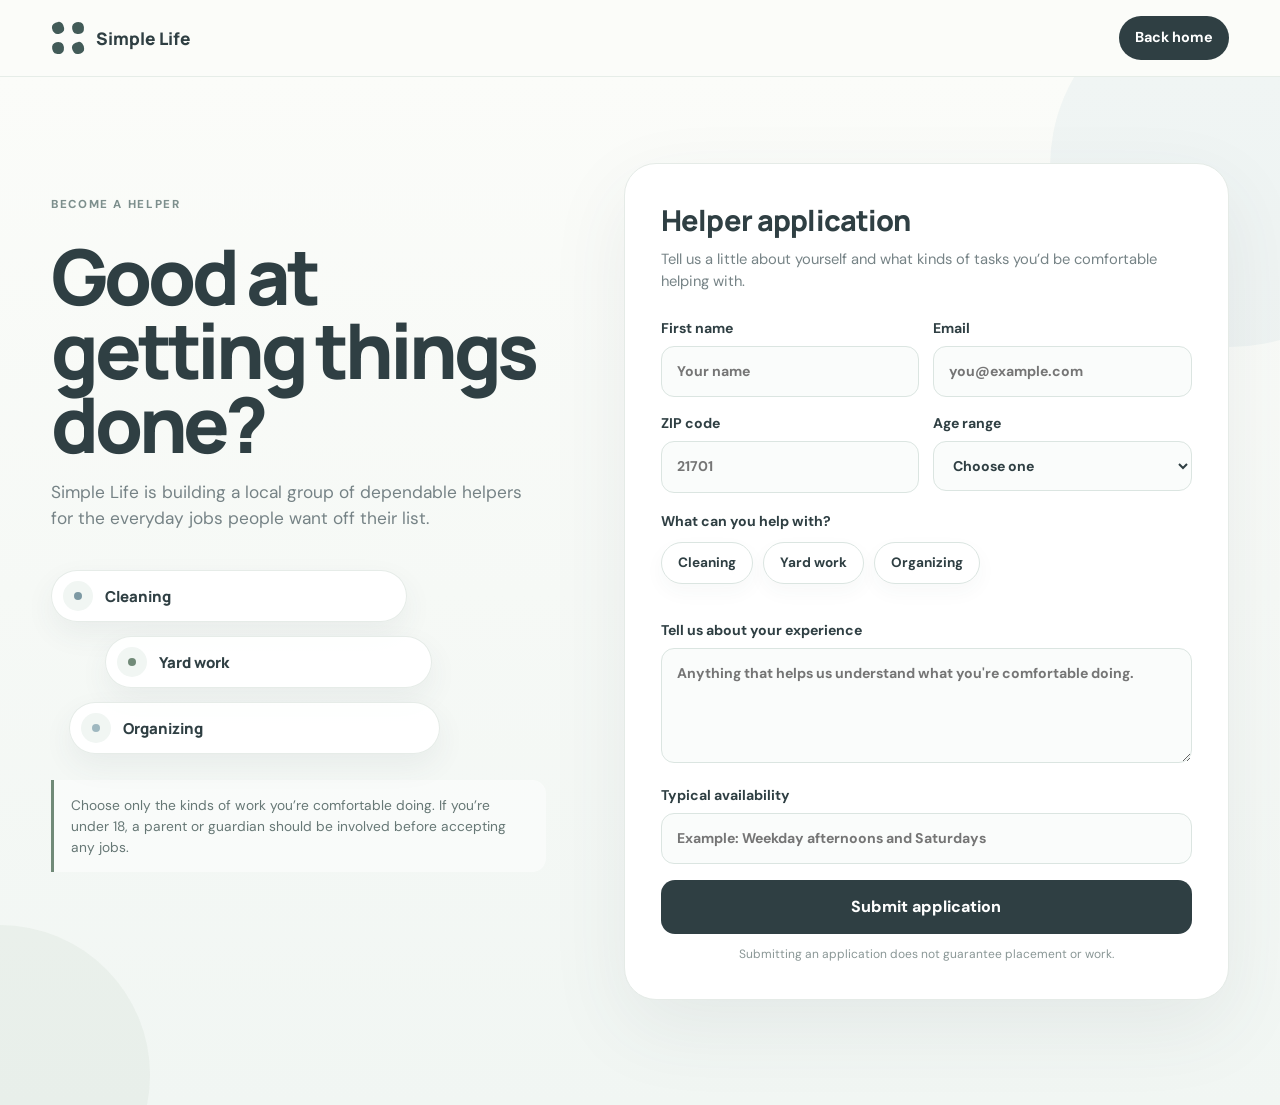
==== helper.html @ d042cf9b "Make helper service pills visibly lighter and staggered" ====
<!DOCTYPE html>
<html lang="en">
<head>
  <meta charset="UTF-8" />
  <meta name="viewport" content="width=device-width, initial-scale=1.0" />
  <title>Become a Helper — Simple Life</title>
  <meta name="description" content="Apply to become a local Simple Life helper for cleaning, yard work, and organizing." />
  <link rel="preconnect" href="https://fonts.googleapis.com">
  <link rel="preconnect" href="https://fonts.gstatic.com" crossorigin>
  <link href="https://fonts.googleapis.com/css2?family=DM+Sans:wght@400;500;600;700&family=Manrope:wght@600;700;800&display=swap" rel="stylesheet">
  <link rel="stylesheet" href="styles.css" />
  <style>
    .helper-page-new{min-height:calc(100vh - 76px);padding:86px 0 105px;background:linear-gradient(180deg,#fbfcf9 0%,#f1f6f3 100%);position:relative;overflow:hidden}
    .helper-page-new:before,.helper-page-new:after{content:"";position:absolute;border-radius:50%;pointer-events:none}
    .helper-page-new:before{width:360px;height:360px;right:-130px;top:-90px;background:rgba(201,217,223,.22)}
    .helper-page-new:after{width:300px;height:300px;left:-150px;bottom:-120px;background:rgba(200,214,202,.22)}
    .helper-layout-new{position:relative;z-index:1;display:grid;grid-template-columns:.9fr 1.1fr;gap:78px;align-items:start}
    .helper-intro{padding-top:28px}
    .helper-intro h1{margin:14px 0 20px;font:800 clamp(3.4rem,6vw,5.6rem)/.96 "Manrope",sans-serif;letter-spacing:-.055em;color:var(--ink)}
    .helper-intro>p{margin:0;max-width:510px;font-size:1.08rem;color:var(--muted)}

    .site-header .brand-mark{width:34px;height:34px;position:relative;display:inline-block}
    .site-header .brand-mark span{position:absolute;width:12px;height:12px;border-radius:5px;background:var(--dark)}
    .site-header .brand-mark span:nth-child(1){left:1px;top:1px}.site-header .brand-mark span:nth-child(2){right:1px;top:1px}.site-header .brand-mark span:nth-child(3){left:1px;bottom:1px}.site-header .brand-mark span:nth-child(4){right:1px;bottom:1px}

    .helper-service-list{margin-top:38px;display:flex;flex-direction:column;gap:14px;max-width:500px;align-items:flex-start}
    .helper-service{display:flex;align-items:center;gap:12px;padding:10px 17px 10px 11px;background:rgba(255,255,255,.92);border:1px solid rgba(229,235,231,.95);border-radius:999px;box-shadow:0 12px 30px rgba(59,79,83,.065);transition:transform .2s ease,box-shadow .2s ease}
    .helper-service:hover{transform:translateY(-2px);box-shadow:0 16px 34px rgba(59,79,83,.09)}
    .helper-service:nth-child(1){width:72%;min-width:330px;margin-left:0}
    .helper-service:nth-child(2){width:66%;min-width:305px;margin-left:54px}
    .helper-service:nth-child(3){width:75%;min-width:340px;margin-left:18px}
    .helper-service .service-orb{width:30px;height:30px;flex:0 0 30px;border-radius:50%;display:grid;place-items:center;background:#f1f6f3;position:relative}
    .helper-service .service-orb:after{content:"";width:8px;height:8px;border-radius:50%;background:var(--blue-deep)}
    .helper-service:nth-child(2) .service-orb:after{background:var(--sage-deep)}
    .helper-service:nth-child(3) .service-orb:after{background:#9fb8c0}
    .helper-service strong{display:block;font:800 .94rem "Manrope",sans-serif;white-space:nowrap}
    .helper-service small{display:none}

    .helper-note{margin-top:26px;padding:15px 17px;border-left:3px solid var(--sage-deep);background:rgba(255,255,255,.5);border-radius:0 14px 14px 0;color:#667775;font-size:.86rem;max-width:500px}
    .helper-form-card{background:#fff;border:1px solid var(--line);border-radius:32px;padding:36px;box-shadow:0 28px 80px rgba(59,79,83,.08)}
    .helper-form-card h2{margin:0 0 8px;font:800 1.8rem "Manrope",sans-serif;letter-spacing:-.03em}.helper-form-card>.form-sub{margin:0 0 26px;color:var(--muted);font-size:.92rem}
    .helper-form-card label{display:block;font-size:.88rem;font-weight:700;margin-bottom:16px}.helper-form-card input,.helper-form-card textarea,.helper-form-card select{width:100%;margin-top:7px;padding:14px 15px;border:1px solid #dbe5e1;border-radius:13px;background:#fafcfb;color:var(--ink);outline:none}.helper-form-card input:focus,.helper-form-card textarea:focus,.helper-form-card select:focus{border-color:#9eb5bd;box-shadow:0 0 0 3px rgba(158,181,189,.12);background:#fff}
    .helper-form-row{display:grid;grid-template-columns:1fr 1fr;gap:14px}.helper-task-label{margin:2px 0 10px;font-size:.88rem;font-weight:700}
    .task-options{display:flex;flex-wrap:wrap;gap:10px;margin-bottom:20px}
    .task-option{position:relative}.task-option input{position:absolute;opacity:0;pointer-events:none}
    .task-option span{display:block;padding:10px 16px;text-align:center;border:1px solid #dbe5e1;border-radius:999px;background:rgba(255,255,255,.96);font-weight:700;font-size:.85rem;cursor:pointer;transition:.18s ease;box-shadow:0 8px 20px rgba(59,79,83,.04)}
    .task-option span:hover{transform:translateY(-2px);box-shadow:0 12px 26px rgba(59,79,83,.07)}
    .task-option input:checked+span{background:#eef5f1;border-color:#a9c1b0;color:#506b59}
    .helper-submit{width:100%;border:0;border-radius:14px;background:var(--ink);color:#fff;padding:15px;font-weight:800;cursor:pointer}.helper-submit:disabled{opacity:.65;cursor:not-allowed}.helper-form-note{text-align:center;color:#8a9796;font-size:.75rem;margin:11px 0 0}
    .helper-back{margin-left:auto;padding:11px 16px;border-radius:999px;background:var(--ink);color:#fff;font-weight:700;font-size:.9rem}
    @media(max-width:900px){.helper-layout-new{grid-template-columns:1fr;gap:40px}.helper-intro{padding-top:0}.helper-form-row{grid-template-columns:1fr}.helper-service:nth-child(1),.helper-service:nth-child(2),.helper-service:nth-child(3){width:auto;min-width:0;margin-left:0}}
    @media(max-width:620px){.helper-page-new{padding:60px 0 76px}.helper-intro h1{font-size:3.15rem}.helper-form-card{padding:24px;border-radius:24px}.helper-back{font-size:.82rem;padding:10px 13px}.helper-service{width:auto!important;max-width:92%;border-radius:999px}.helper-service:nth-child(2){margin-left:26px!important}.helper-service:nth-child(3){margin-left:9px!important}}
  </style>
</head>
<body>
  <header class="site-header">
    <div class="container nav-wrap">
      <a class="brand" href="index.html" aria-label="Simple Life home">
        <span class="brand-mark" aria-hidden="true"><span></span><span></span><span></span><span></span></span>
        <span>Simple Life</span>
      </a>
      <a class="helper-back" href="index.html">Back home</a>
    </div>
  </header>

  <main class="helper-page-new">
    <div class="container helper-layout-new">
      <section class="helper-intro">
        <span class="section-kicker">Become a helper</span>
        <h1>Good at getting things done?</h1>
        <p>Simple Life is building a local group of dependable helpers for the everyday jobs people want off their list.</p>

        <div class="helper-service-list">
          <div class="helper-service"><span class="service-orb"></span><div><strong>Cleaning</strong></div></div>
          <div class="helper-service"><span class="service-orb"></span><div><strong>Yard work</strong></div></div>
          <div class="helper-service"><span class="service-orb"></span><div><strong>Organizing</strong></div></div>
        </div>

        <div class="helper-note">Choose only the kinds of work you’re comfortable doing. If you’re under 18, a parent or guardian should be involved before accepting any jobs.</div>
      </section>

      <form class="helper-form-card" id="helperForm" name="helper-application" method="POST" data-netlify="true" data-netlify-honeypot="bot-field">
        <input type="hidden" name="form-name" value="helper-application">
        <p class="hidden-field"><label>Don’t fill this out: <input name="bot-field"></label></p>
        <h2>Helper application</h2>
        <p class="form-sub">Tell us a little about yourself and what kinds of tasks you’d be comfortable helping with.</p>

        <div class="helper-form-row">
          <label>First name<input id="helperName" name="name" type="text" required placeholder="Your name" spellcheck="false"></label>
          <label>Email<input id="helperEmail" name="email" type="email" required placeholder="you@example.com" spellcheck="false"></label>
        </div>

        <div class="helper-form-row">
          <label>ZIP code<input id="helperZip" name="zip" type="text" inputmode="numeric" required placeholder="21701" spellcheck="false"></label>
          <label>Age range<select name="age_range" required><option value="">Choose one</option><option>Under 18</option><option>18 or older</option></select></label>
        </div>

        <div class="helper-task-label">What can you help with?</div>
        <div class="task-options">
          <label class="task-option"><input type="checkbox" name="services" value="Cleaning"><span>Cleaning</span></label>
          <label class="task-option"><input type="checkbox" name="services" value="Yard Work"><span>Yard work</span></label>
          <label class="task-option"><input type="checkbox" name="services" value="Organizing"><span>Organizing</span></label>
        </div>

        <label>Tell us about your experience<textarea id="helperTasks" name="experience" rows="4" placeholder="Anything that helps us understand what you're comfortable doing." spellcheck="false"></textarea></label>
        <label>Typical availability<input name="availability" type="text" placeholder="Example: Weekday afternoons and Saturdays" spellcheck="false"></label>

        <button class="helper-submit" type="submit">Submit application</button>
        <p class="helper-form-note">Submitting an application does not guarantee placement or work.</p>
        <div id="helperSuccess" class="success-message" hidden>Thanks! Your application was submitted successfully.</div>
      </form>
    </div>
  </main>

  <script src="script.js"></script>
</body>
</html>
---- styles.css ----
:root{
  --ink:#2f3f43;
  --muted:#768386;
  --paper:#fbfcf9;
  --surface:#ffffff;
  --sage:#c8d6ca;
  --sage-deep:#718a78;
  --blue:#c9d9df;
  --blue-deep:#7d99a3;
  --mist:#eef4f2;
  --cream:#f6f3ed;
  --line:#e5ebe7;
  --dark:#425b58;
}
*{box-sizing:border-box}
html{scroll-behavior:smooth;scroll-padding-top:84px}
body{margin:0;font-family:"DM Sans",system-ui,sans-serif;background:var(--paper);color:var(--ink);line-height:1.5}
a{color:inherit;text-decoration:none}button,input,textarea,select{font:inherit}button{color:inherit}svg{fill:none;stroke:currentColor;stroke-linecap:round;stroke-linejoin:round}.container{width:min(1180px,92%);margin:0 auto}.hidden-field{display:none!important}
.site-header{position:sticky;top:0;z-index:50;background:rgba(251,252,249,.88);backdrop-filter:blur(18px);border-bottom:1px solid rgba(229,235,231,.9)}
.nav-wrap{height:76px;display:flex;align-items:center;gap:28px}.brand{display:flex;align-items:center;gap:11px;font:800 1.08rem "Manrope",sans-serif}.brand-mark{width:34px;height:34px;position:relative;display:inline-block}.brand-mark span{position:absolute;width:12px;height:12px;border-radius:5px;background:var(--dark)}.brand-mark span:nth-child(1){left:1px;top:1px}.brand-mark span:nth-child(2){right:1px;top:1px}.brand-mark span:nth-child(3){left:1px;bottom:1px}.brand-mark span:nth-child(4){right:1px;bottom:1px}.nav-links{display:flex;gap:26px;margin-left:auto;font-size:.91rem;color:#647277}.nav-links a:hover{color:var(--blue-deep)}.nav-cta{padding:11px 16px;border-radius:999px;background:var(--ink);color:#fff;font-weight:700;font-size:.9rem}
.hero-redesign{position:relative;overflow:hidden;padding:100px 0 92px;background:linear-gradient(180deg,#fbfcf9 0%,#f5f8f6 100%)}.hero-blob{position:absolute;border-radius:50%;filter:blur(1px);pointer-events:none}.hero-blob-a{width:380px;height:380px;background:rgba(201,217,223,.22);right:-110px;top:-90px}.hero-blob-b{width:300px;height:300px;background:rgba(200,214,202,.22);left:-130px;bottom:-120px}.hero-shell{display:grid;grid-template-columns:1.08fr .92fr;gap:70px;align-items:center}.eyebrow-pill{display:inline-block;padding:9px 13px;border:1px solid var(--line);border-radius:999px;background:rgba(255,255,255,.72);font-size:.76rem;font-weight:800;text-transform:uppercase;letter-spacing:.12em;color:#6f8080}.hero-copy-new h1{margin:20px 0 22px;font:800 clamp(3.7rem,7vw,6.6rem)/.94 "Manrope",sans-serif;letter-spacing:-.055em}.hero-copy-new h1 span{color:var(--blue-deep)}.hero-copy-new>p{max-width:620px;font-size:1.14rem;color:var(--muted);margin:0 0 28px}.hero-request-bar{max-width:650px;padding:8px;display:grid;grid-template-columns:1fr auto;background:#fff;border:1px solid var(--line);border-radius:18px;box-shadow:0 18px 50px rgba(59,79,83,.07)}.hero-request-bar input{border:0;outline:0;padding:14px 15px;background:transparent;color:var(--ink)}.hero-request-bar button{border:0;border-radius:13px;background:var(--ink);color:#fff;font-weight:800;padding:13px 18px;cursor:pointer}.hero-request-bar button span{margin-left:7px}.hero-proof{display:flex;flex-wrap:wrap;gap:18px;margin-top:18px;color:#7c8989;font-size:.82rem}.hero-proof span:before{content:"";display:inline-block;width:6px;height:6px;border-radius:50%;background:var(--sage-deep);margin-right:7px;vertical-align:1px}
.hero-art{position:relative;min-height:470px}.art-ring{position:absolute;left:50%;top:48%;border-radius:50%;transform:translate(-50%,-50%);border:1px solid rgba(125,153,163,.2)}.ring-a{width:390px;height:390px;animation:ringFloat 9s ease-in-out infinite}.ring-b{width:300px;height:300px;border-color:rgba(113,138,120,.18);animation:ringFloat 11s ease-in-out infinite reverse}.ring-c{width:210px;height:210px;border-style:dashed;opacity:.8;animation:ringSpin 22s linear infinite}.art-center{position:absolute;left:50%;top:48%;transform:translate(-50%,-50%);width:180px;height:180px;border-radius:50%;display:grid;place-items:center;text-align:center;background:rgba(255,255,255,.86);border:1px solid var(--line);box-shadow:0 22px 65px rgba(59,79,83,.08);padding:26px}.mini-mark{width:44px;height:44px;position:relative;display:block}.mini-mark i{position:absolute;width:16px;height:16px;border-radius:6px;background:var(--dark)}.mini-mark i:nth-child(1){left:2px;top:2px}.mini-mark i:nth-child(2){right:2px;top:2px}.mini-mark i:nth-child(3){left:2px;bottom:2px}.mini-mark i:nth-child(4){right:2px;bottom:2px}.art-center strong{font:800 .98rem/1.25 "Manrope",sans-serif}.art-pill{position:absolute;padding:10px 14px;border-radius:999px;background:rgba(255,255,255,.9);border:1px solid var(--line);box-shadow:0 10px 28px rgba(59,79,83,.06);font-weight:700;font-size:.82rem}.pill-clean{left:2%;top:18%}.pill-yard{right:0;top:38%}.pill-org{left:9%;bottom:18%}.float-dot{position:absolute;border-radius:50%;animation:dotDrift 6s ease-in-out infinite}.dot-a{width:10px;height:10px;background:#a9c5cf;left:15%;top:12%}.dot-b{width:7px;height:7px;background:#9fbaa5;right:16%;top:12%;animation-delay:-1s}.dot-c{width:13px;height:13px;background:#d5dfd6;right:8%;bottom:16%;animation-delay:-2s}.dot-d{width:8px;height:8px;background:#b7cbd2;left:28%;bottom:9%;animation-delay:-3s}.dot-e{width:6px;height:6px;background:#91aa98;right:35%;top:6%;animation-delay:-4s}
.section-kicker{display:inline-block;margin-bottom:12px;font-size:.72rem;font-weight:800;text-transform:uppercase;letter-spacing:.14em;color:#7d8f8d}.section-intro h2,.how-head h2,.request-panel h2,.helper-inner h2{margin:0;font:800 clamp(2.4rem,5vw,4.5rem)/1 "Manrope",sans-serif;letter-spacing:-.045em}.services-new{padding:100px 0;background:#fff}.two-col{display:grid;grid-template-columns:1.1fr .9fr;gap:70px;align-items:end;margin-bottom:42px}.two-col p{margin:0;color:var(--muted);font-size:1.02rem}.service-strip{display:grid;grid-template-columns:repeat(3,1fr);border-top:1px solid var(--line);border-bottom:1px solid var(--line)}.service-tile{appearance:none;border:0;background:transparent;text-align:left;padding:28px 26px;display:grid;grid-template-columns:auto 1fr auto;gap:18px;align-items:start;cursor:pointer;transition:.2s ease}.service-tile+ .service-tile{border-left:1px solid var(--line)}.service-tile:hover{background:#f7faf8}.tile-num{font:800 .72rem "Manrope",sans-serif;color:#9aa7a6}.service-tile h3{margin:0 0 6px;font:800 1.22rem "Manrope",sans-serif}.service-tile p{margin:0;color:var(--muted);font-size:.92rem}.tile-arrow{font-size:1.25rem;color:var(--blue-deep)}
.how-new{padding:105px 0;background:var(--cream)}.how-shell{display:grid;grid-template-columns:.75fr 1.25fr;gap:80px;align-items:start}.how-head h2{max-width:420px}.how-flow{display:grid;grid-template-columns:1fr 70px 1fr 70px 1fr;align-items:start}.how-flow article span{display:grid;place-items:center;width:38px;height:38px;border-radius:50%;background:#fff;border:1px solid var(--line);font-weight:800;color:var(--blue-deep);margin-bottom:22px}.how-flow h3{margin:0 0 7px;font:800 1.08rem "Manrope",sans-serif}.how-flow p{margin:0;color:var(--muted);font-size:.9rem}.flow-line{height:1px;background:#d9dfdb;margin-top:19px}
.request-redesign{padding:110px 0;background:linear-gradient(180deg,#f8faf8 0%,#eef4f2 100%)}.request-shell{display:grid;grid-template-columns:.95fr 1.05fr;gap:90px;align-items:center}.request-visual{position:relative;min-height:520px}.request-ring{position:absolute;left:50%;top:47%;border-radius:50%;transform:translate(-50%,-50%);border:1.5px solid rgba(125,153,163,.26)}.rr1{width:410px;height:410px;animation:ringFloat 8s ease-in-out infinite}.rr2{width:316px;height:316px;border-color:rgba(113,138,120,.22);animation:ringFloat 10s ease-in-out infinite reverse}.rr3{width:224px;height:224px;border-style:dashed;animation:ringSpin 18s linear infinite}.request-dot{position:absolute;border-radius:50%;animation:dotDrift 5.5s ease-in-out infinite}.rd1{width:10px;height:10px;background:#93aeb8;left:13%;top:18%}.rd2{width:7px;height:7px;background:#99b19e;right:18%;top:11%;animation-delay:-.8s}.rd3{width:14px;height:14px;background:#d4ded5;right:8%;top:48%;animation-delay:-1.6s}.rd4{width:8px;height:8px;background:#a8bec6;left:20%;bottom:20%;animation-delay:-2.4s}.rd5{width:6px;height:6px;background:#8fa495;right:28%;bottom:11%;animation-delay:-3.2s}.rd6{width:11px;height:11px;background:#cbd9dd;left:43%;top:6%;animation-delay:-4s}.piece{position:absolute;left:50%;top:47%;width:46px;height:46px;border-radius:15px;background:#fff;border:1px solid var(--line);box-shadow:0 10px 24px rgba(59,79,83,.06);opacity:0}.pc1{transform:translate(-50%,-185px)}.pc2{transform:translate(139px,-50%)}.pc3{transform:translate(-50%,139px)}.pc4{transform:translate(-185px,-50%)}.assembled-mark{position:absolute;left:50%;top:47%;transform:translate(-50%,-50%) scale(.7);width:126px;height:126px;border-radius:50%;background:#fff;border:1px solid var(--line);box-shadow:0 20px 56px rgba(59,79,83,.08);opacity:0}.assembled-mark span{position:absolute;width:34px;height:34px;border-radius:11px;background:var(--dark)}.assembled-mark span:nth-child(1){left:24px;top:24px}.assembled-mark span:nth-child(2){right:24px;top:24px}.assembled-mark span:nth-child(3){left:24px;bottom:24px}.assembled-mark span:nth-child(4){right:24px;bottom:24px}.visual-caption{position:absolute;left:50%;bottom:0;transform:translateX(-50%);text-align:center;min-width:260px}.visual-caption span{display:block;font-size:.68rem;font-weight:800;text-transform:uppercase;letter-spacing:.14em;color:#93a19f}.visual-caption strong{display:block;margin-top:4px;font:800 1.02rem "Manrope",sans-serif}.visual-caption small{display:block;margin-top:4px;color:var(--muted);font-size:.8rem}.request-panel{background:#fff;border:1px solid var(--line);border-radius:32px;padding:38px;box-shadow:0 28px 80px rgba(59,79,83,.08)}.request-lead{color:var(--muted);margin:14px 0 26px}.request-panel label{display:block;font-size:.88rem;font-weight:700;margin-bottom:16px}.request-panel input,.request-panel textarea,.request-panel select{width:100%;margin-top:7px;padding:14px 15px;border:1px solid #dbe5e1;border-radius:13px;background:#fafcfb;color:var(--ink);outline:none}.request-panel input:focus,.request-panel textarea:focus,.request-panel select:focus{border-color:#9eb5bd;box-shadow:0 0 0 3px rgba(158,181,189,.12);background:#fff}.form-row{display:grid;grid-template-columns:1fr 1fr;gap:14px}.submit-btn{width:100%;border:0;border-radius:14px;background:var(--ink);color:#fff;padding:15px;font-weight:800;cursor:pointer}.submit-btn:disabled{opacity:.65;cursor:not-allowed}.form-note{text-align:center;color:#8a9796;font-size:.76rem;margin:11px 0 0}.success-message{margin-top:13px;padding:12px 14px;border-radius:13px;background:#eef6ef;color:#5e7864;font-weight:700;font-size:.88rem}
.request-visual.is-thinking .rr1{animation:fastSpin .95s linear infinite}.request-visual.is-thinking .rr2{animation:fastSpinReverse .72s linear infinite}.request-visual.is-thinking .rr3{animation:fastSpin .54s linear infinite}.request-visual.is-assembling .piece{opacity:1}.request-visual.is-assembling .pc1{animation:pc1in .8s cubic-bezier(.2,.85,.25,1) forwards}.request-visual.is-assembling .pc2{animation:pc2in .8s cubic-bezier(.2,.85,.25,1) .06s forwards}.request-visual.is-assembling .pc3{animation:pc3in .8s cubic-bezier(.2,.85,.25,1) .12s forwards}.request-visual.is-assembling .pc4{animation:pc4in .8s cubic-bezier(.2,.85,.25,1) .18s forwards}.request-visual.is-complete .piece{opacity:0}.request-visual.is-complete .assembled-mark{opacity:1;animation:markIn .6s cubic-bezier(.16,1,.3,1) forwards}.request-visual.is-complete .rr1,.request-visual.is-complete .rr2,.request-visual.is-complete .rr3{animation:ringFloat 6s ease-in-out infinite;opacity:.6}
.helper-banner{padding:28px 0 90px;background:#eef4f2}.helper-inner{background:var(--dark);border-radius:34px;padding:48px 52px;color:#fff;display:flex;align-items:center;justify-content:space-between;gap:35px}.helper-inner h2{color:#fff}.helper-inner p{margin:12px 0 0;color:#cfddda}.section-kicker.light{color:#c8d8d4}.helper-inner>a{flex:0 0 auto;background:#fff;color:var(--ink);padding:14px 18px;border-radius:999px;font-weight:800}.helper-inner>a span{margin-left:8px}.site-footer-new{padding:48px 0;background:#263b3a;color:#fff}.footer-new{display:grid;grid-template-columns:1fr auto auto;gap:50px;align-items:center}.footer-new p{color:#b8c9c6}.footer-new>div{display:flex;gap:22px;color:#d4dfdd;font-size:.88rem}.light-mark span{background:#fff}
@keyframes ringFloat{0%,100%{transform:translate(-50%,-50%) scale(1);opacity:1}50%{transform:translate(-50%,-50%) scale(1.035);opacity:.62}}@keyframes ringSpin{to{transform:translate(-50%,-50%) rotate(360deg)}}@keyframes dotDrift{0%,100%{transform:translate(0,0)}50%{transform:translate(8px,-12px)}}@keyframes fastSpin{to{transform:translate(-50%,-50%) rotate(360deg)}}@keyframes fastSpinReverse{to{transform:translate(-50%,-50%) rotate(-360deg)}}@keyframes pc1in{to{transform:translate(-50%,-50%) scale(.65);opacity:.95}}@keyframes pc2in{to{transform:translate(-50%,-50%) scale(.65);opacity:.95}}@keyframes pc3in{to{transform:translate(-50%,-50%) scale(.65);opacity:.95}}@keyframes pc4in{to{transform:translate(-50%,-50%) scale(.65);opacity:.95}}@keyframes markIn{0%{transform:translate(-50%,-50%) scale(.7);opacity:0}70%{transform:translate(-50%,-50%) scale(1.08);opacity:1}100%{transform:translate(-50%,-50%) scale(1);opacity:1}}
@media(max-width:960px){.nav-links{display:none}.hero-shell,.two-col,.how-shell,.request-shell{grid-template-columns:1fr}.hero-shell{gap:30px}.hero-art{min-height:420px}.service-strip{grid-template-columns:1fr}.service-tile+ .service-tile{border-left:0;border-top:1px solid var(--line)}.how-flow{grid-template-columns:1fr;gap:26px}.flow-line{display:none}.request-visual{min-height:430px;max-width:520px;margin:auto;width:100%}.footer-new{grid-template-columns:1fr}.footer-new>div{flex-wrap:wrap}.helper-inner{flex-direction:column;align-items:flex-start}}
@media(max-width:620px){.nav-wrap{height:68px}.nav-cta{display:none}.hero-redesign{padding:70px 0}.hero-copy-new h1{font-size:3.25rem}.hero-request-bar{grid-template-columns:1fr}.hero-request-bar button{margin-top:4px}.hero-art{min-height:350px}.ring-a{width:290px;height:290px}.ring-b{width:220px;height:220px}.ring-c{width:160px;height:160px}.art-center{width:145px;height:145px}.pill-yard{right:2%}.services-new,.how-new,.request-redesign{padding:76px 0}.two-col{gap:18px}.request-panel{padding:24px}.form-row{grid-template-columns:1fr}.request-visual{min-height:340px}.rr1{width:290px;height:290px}.rr2{width:220px;height:220px}.rr3{width:158px;height:158px}.helper-inner{padding:34px 28px}.helper-inner h2{font-size:2.35rem}}
@media(prefers-reduced-motion:reduce){*{animation:none!important;transition:none!important}}
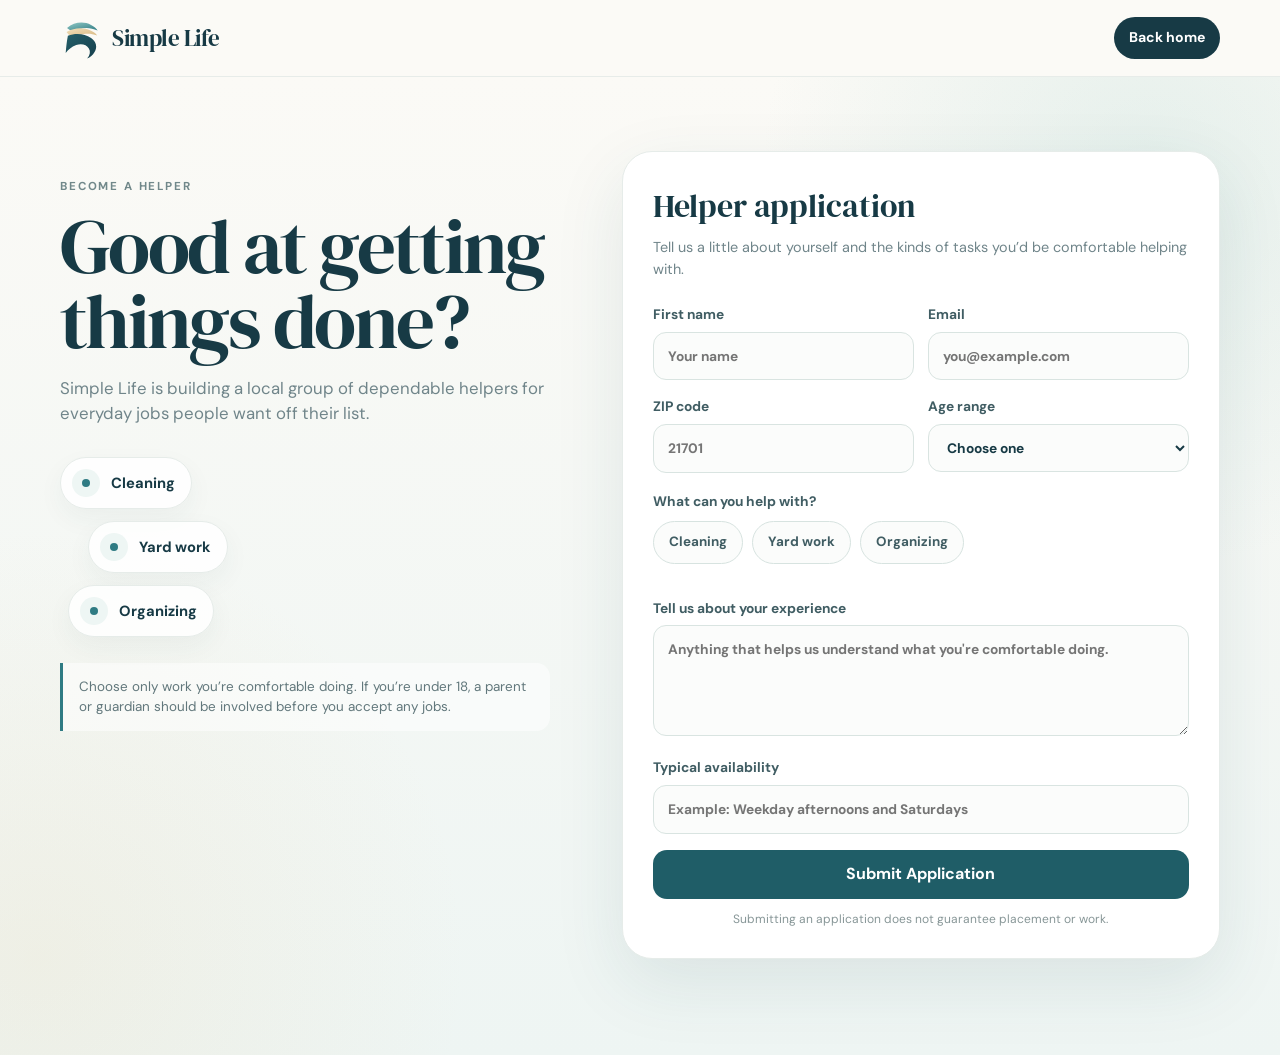
==== commit f0aae1e3: "Redesign helper page for mobile and desktop" ====
--- a/helper.html
+++ b/helper.html
@@ -2,97 +2,88 @@
 <html lang="en">
 <head>
   <meta charset="UTF-8" />
-  <meta name="viewport" content="width=device-width, initial-scale=1.0" />
+  <meta name="viewport" content="width=device-width, initial-scale=1, viewport-fit=cover" />
   <title>Become a Helper — Simple Life</title>
   <meta name="description" content="Apply to become a local Simple Life helper for cleaning, yard work, and organizing." />
   <link rel="preconnect" href="https://fonts.googleapis.com">
   <link rel="preconnect" href="https://fonts.gstatic.com" crossorigin>
-  <link href="https://fonts.googleapis.com/css2?family=DM+Sans:wght@400;500;600;700&family=Manrope:wght@600;700;800&display=swap" rel="stylesheet">
+  <link href="https://fonts.googleapis.com/css2?family=DM+Sans:wght@400;500;600;700&family=DM+Serif+Display&display=swap" rel="stylesheet">
   <link rel="stylesheet" href="styles.css" />
-  <style>
-    .helper-page-new{min-height:calc(100vh - 76px);padding:86px 0 105px;background:linear-gradient(180deg,#fbfcf9 0%,#f1f6f3 100%);position:relative;overflow:hidden}
-    .helper-page-new:before,.helper-page-new:after{content:"";position:absolute;border-radius:50%;pointer-events:none}
-    .helper-page-new:before{width:360px;height:360px;right:-130px;top:-90px;background:rgba(201,217,223,.22)}
-    .helper-page-new:after{width:300px;height:300px;left:-150px;bottom:-120px;background:rgba(200,214,202,.22)}
-    .helper-layout-new{position:relative;z-index:1;display:grid;grid-template-columns:.9fr 1.1fr;gap:78px;align-items:start}
-    .helper-intro{padding-top:28px}
-    .helper-intro h1{margin:14px 0 20px;font:800 clamp(3.4rem,6vw,5.6rem)/.96 "Manrope",sans-serif;letter-spacing:-.055em;color:var(--ink)}
-    .helper-intro>p{margin:0;max-width:510px;font-size:1.08rem;color:var(--muted)}
-
-    .site-header .brand-mark{width:34px;height:34px;position:relative;display:inline-block}
-    .site-header .brand-mark span{position:absolute;width:12px;height:12px;border-radius:5px;background:var(--dark)}
-    .site-header .brand-mark span:nth-child(1){left:1px;top:1px}.site-header .brand-mark span:nth-child(2){right:1px;top:1px}.site-header .brand-mark span:nth-child(3){left:1px;bottom:1px}.site-header .brand-mark span:nth-child(4){right:1px;bottom:1px}
-
-    .helper-service-list{margin-top:38px;display:flex;flex-direction:column;gap:14px;max-width:500px;align-items:flex-start}
-    .helper-service{display:flex;align-items:center;gap:12px;padding:10px 17px 10px 11px;background:rgba(255,255,255,.92);border:1px solid rgba(229,235,231,.95);border-radius:999px;box-shadow:0 12px 30px rgba(59,79,83,.065);transition:transform .2s ease,box-shadow .2s ease}
-    .helper-service:hover{transform:translateY(-2px);box-shadow:0 16px 34px rgba(59,79,83,.09)}
-    .helper-service:nth-child(1){width:72%;min-width:330px;margin-left:0}
-    .helper-service:nth-child(2){width:66%;min-width:305px;margin-left:54px}
-    .helper-service:nth-child(3){width:75%;min-width:340px;margin-left:18px}
-    .helper-service .service-orb{width:30px;height:30px;flex:0 0 30px;border-radius:50%;display:grid;place-items:center;background:#f1f6f3;position:relative}
-    .helper-service .service-orb:after{content:"";width:8px;height:8px;border-radius:50%;background:var(--blue-deep)}
-    .helper-service:nth-child(2) .service-orb:after{background:var(--sage-deep)}
-    .helper-service:nth-child(3) .service-orb:after{background:#9fb8c0}
-    .helper-service strong{display:block;font:800 .94rem "Manrope",sans-serif;white-space:nowrap}
-    .helper-service small{display:none}
-
-    .helper-note{margin-top:26px;padding:15px 17px;border-left:3px solid var(--sage-deep);background:rgba(255,255,255,.5);border-radius:0 14px 14px 0;color:#667775;font-size:.86rem;max-width:500px}
-    .helper-form-card{background:#fff;border:1px solid var(--line);border-radius:32px;padding:36px;box-shadow:0 28px 80px rgba(59,79,83,.08)}
-    .helper-form-card h2{margin:0 0 8px;font:800 1.8rem "Manrope",sans-serif;letter-spacing:-.03em}.helper-form-card>.form-sub{margin:0 0 26px;color:var(--muted);font-size:.92rem}
-    .helper-form-card label{display:block;font-size:.88rem;font-weight:700;margin-bottom:16px}.helper-form-card input,.helper-form-card textarea,.helper-form-card select{width:100%;margin-top:7px;padding:14px 15px;border:1px solid #dbe5e1;border-radius:13px;background:#fafcfb;color:var(--ink);outline:none}.helper-form-card input:focus,.helper-form-card textarea:focus,.helper-form-card select:focus{border-color:#9eb5bd;box-shadow:0 0 0 3px rgba(158,181,189,.12);background:#fff}
-    .helper-form-row{display:grid;grid-template-columns:1fr 1fr;gap:14px}.helper-task-label{margin:2px 0 10px;font-size:.88rem;font-weight:700}
-    .task-options{display:flex;flex-wrap:wrap;gap:10px;margin-bottom:20px}
-    .task-option{position:relative}.task-option input{position:absolute;opacity:0;pointer-events:none}
-    .task-option span{display:block;padding:10px 16px;text-align:center;border:1px solid #dbe5e1;border-radius:999px;background:rgba(255,255,255,.96);font-weight:700;font-size:.85rem;cursor:pointer;transition:.18s ease;box-shadow:0 8px 20px rgba(59,79,83,.04)}
-    .task-option span:hover{transform:translateY(-2px);box-shadow:0 12px 26px rgba(59,79,83,.07)}
-    .task-option input:checked+span{background:#eef5f1;border-color:#a9c1b0;color:#506b59}
-    .helper-submit{width:100%;border:0;border-radius:14px;background:var(--ink);color:#fff;padding:15px;font-weight:800;cursor:pointer}.helper-submit:disabled{opacity:.65;cursor:not-allowed}.helper-form-note{text-align:center;color:#8a9796;font-size:.75rem;margin:11px 0 0}
-    .helper-back{margin-left:auto;padding:11px 16px;border-radius:999px;background:var(--ink);color:#fff;font-weight:700;font-size:.9rem}
-    @media(max-width:900px){.helper-layout-new{grid-template-columns:1fr;gap:40px}.helper-intro{padding-top:0}.helper-form-row{grid-template-columns:1fr}.helper-service:nth-child(1),.helper-service:nth-child(2),.helper-service:nth-child(3){width:auto;min-width:0;margin-left:0}}
-    @media(max-width:620px){.helper-page-new{padding:60px 0 76px}.helper-intro h1{font-size:3.15rem}.helper-form-card{padding:24px;border-radius:24px}.helper-back{font-size:.82rem;padding:10px 13px}.helper-service{width:auto!important;max-width:92%;border-radius:999px}.helper-service:nth-child(2){margin-left:26px!important}.helper-service:nth-child(3){margin-left:9px!important}}
-  </style>
 </head>
 <body>
   <header class="site-header">
     <div class="container nav-wrap">
       <a class="brand" href="index.html" aria-label="Simple Life home">
-        <span class="brand-mark" aria-hidden="true"><span></span><span></span><span></span><span></span></span>
-        <span>Simple Life</span>
+        <span class="ribbon-logo ribbon-logo-small" aria-hidden="true">
+          <svg viewBox="0 0 96 96">
+            <defs>
+              <linearGradient id="helperTeal" x1="0" y1="0" x2="1" y2="1">
+                <stop offset="0" stop-color="#91c9c5"/>
+                <stop offset="1" stop-color="#2f7b83"/>
+              </linearGradient>
+              <linearGradient id="helperDeep" x1="0" y1="0" x2="1" y2="1">
+                <stop offset="0" stop-color="#245f69"/>
+                <stop offset="1" stop-color="#163f4c"/>
+              </linearGradient>
+              <linearGradient id="helperSand" x1="0" y1="0" x2="1" y2="1">
+                <stop offset="0" stop-color="#f2dfbb"/>
+                <stop offset="1" stop-color="#d8b982"/>
+              </linearGradient>
+            </defs>
+            <path d="M16 25C32 12 53 9 71 18c7 3 12 8 15 13-15-7-29-8-42-3-12 4-21 4-28-3Z" fill="url(#helperTeal)"/>
+            <path d="M15 34c18-10 38-11 55-3 6 3 11 6 15 11-15-5-29-5-42 0-12 5-21 3-28-8Z" fill="url(#helperSand)"/>
+            <path d="M18 43c18-7 38-5 53 5 12 8 15 21 8 32-4 7-10 12-17 15 7-8 8-16 4-23-5-9-17-12-29-8-11 4-18 11-24 18 1-10 2-24 5-39Z" fill="url(#helperDeep)"/>
+          </svg>
+        </span>
+        <span class="brand-name">Simple Life</span>
       </a>
       <a class="helper-back" href="index.html">Back home</a>
     </div>
   </header>
 
-  <main class="helper-page-new">
-    <div class="container helper-layout-new">
-      <section class="helper-intro">
+  <main class="helper-page">
+    <div class="container helper-page-grid">
+      <section class="helper-page-copy">
         <span class="section-kicker">Become a helper</span>
-        <h1>Good at getting things done?</h1>
-        <p>Simple Life is building a local group of dependable helpers for the everyday jobs people want off their list.</p>
+        <h1 class="helper-page-title">Good at getting things done?</h1>
+        <p>Simple Life is building a local group of dependable helpers for everyday jobs people want off their list.</p>
 
-        <div class="helper-service-list">
-          <div class="helper-service"><span class="service-orb"></span><div><strong>Cleaning</strong></div></div>
-          <div class="helper-service"><span class="service-orb"></span><div><strong>Yard work</strong></div></div>
-          <div class="helper-service"><span class="service-orb"></span><div><strong>Organizing</strong></div></div>
+        <div class="helper-pill-stack" aria-label="Current helper services">
+          <div class="helper-pill"><i aria-hidden="true"></i><strong>Cleaning</strong></div>
+          <div class="helper-pill"><i aria-hidden="true"></i><strong>Yard work</strong></div>
+          <div class="helper-pill"><i aria-hidden="true"></i><strong>Organizing</strong></div>
         </div>
 
-        <div class="helper-note">Choose only the kinds of work you’re comfortable doing. If you’re under 18, a parent or guardian should be involved before accepting any jobs.</div>
+        <div class="helper-safety-note">Choose only work you’re comfortable doing. If you’re under 18, a parent or guardian should be involved before you accept any jobs.</div>
       </section>
 
       <form class="helper-form-card" id="helperForm" name="helper-application" method="POST" data-netlify="true" data-netlify-honeypot="bot-field">
         <input type="hidden" name="form-name" value="helper-application">
         <p class="hidden-field"><label>Don’t fill this out: <input name="bot-field"></label></p>
+
         <h2>Helper application</h2>
-        <p class="form-sub">Tell us a little about yourself and what kinds of tasks you’d be comfortable helping with.</p>
+        <p class="form-sub">Tell us a little about yourself and the kinds of tasks you’d be comfortable helping with.</p>
 
         <div class="helper-form-row">
-          <label>First name<input id="helperName" name="name" type="text" required placeholder="Your name" spellcheck="false"></label>
-          <label>Email<input id="helperEmail" name="email" type="email" required placeholder="you@example.com" spellcheck="false"></label>
+          <label>First name
+            <input id="helperName" name="name" type="text" required placeholder="Your name" spellcheck="false">
+          </label>
+          <label>Email
+            <input id="helperEmail" name="email" type="email" required placeholder="you@example.com" spellcheck="false">
+          </label>
         </div>
 
         <div class="helper-form-row">
-          <label>ZIP code<input id="helperZip" name="zip" type="text" inputmode="numeric" required placeholder="21701" spellcheck="false"></label>
-          <label>Age range<select name="age_range" required><option value="">Choose one</option><option>Under 18</option><option>18 or older</option></select></label>
+          <label>ZIP code
+            <input id="helperZip" name="zip" type="text" inputmode="numeric" required placeholder="21701" spellcheck="false">
+          </label>
+          <label>Age range
+            <select name="age_range" required>
+              <option value="">Choose one</option>
+              <option>Under 18</option>
+              <option>18 or older</option>
+            </select>
+          </label>
         </div>
 
         <div class="helper-task-label">What can you help with?</div>
@@ -102,10 +93,15 @@
           <label class="task-option"><input type="checkbox" name="services" value="Organizing"><span>Organizing</span></label>
         </div>
 
-        <label>Tell us about your experience<textarea id="helperTasks" name="experience" rows="4" placeholder="Anything that helps us understand what you're comfortable doing." spellcheck="false"></textarea></label>
-        <label>Typical availability<input name="availability" type="text" placeholder="Example: Weekday afternoons and Saturdays" spellcheck="false"></label>
+        <label>Tell us about your experience
+          <textarea id="helperTasks" name="experience" rows="4" placeholder="Anything that helps us understand what you're comfortable doing." spellcheck="false"></textarea>
+        </label>
 
-        <button class="helper-submit" type="submit">Submit application</button>
+        <label>Typical availability
+          <input name="availability" type="text" placeholder="Example: Weekday afternoons and Saturdays" spellcheck="false">
+        </label>
+
+        <button class="helper-submit" type="submit">Submit Application</button>
         <p class="helper-form-note">Submitting an application does not guarantee placement or work.</p>
         <div id="helperSuccess" class="success-message" hidden>Thanks! Your application was submitted successfully.</div>
       </form>
@@ -114,4 +110,4 @@
 
   <script src="script.js"></script>
 </body>
-</html>
+</html>
--- a/styles.css
+++ b/styles.css
@@ -1,31 +1,830 @@
 :root{
-  --ink:#2f3f43;
-  --muted:#768386;
-  --paper:#fbfcf9;
+  --ink:#173a45;
+  --ink-soft:#375964;
+  --muted:#70858a;
+  --paper:#fbfaf6;
   --surface:#ffffff;
-  --sage:#c8d6ca;
-  --sage-deep:#718a78;
-  --blue:#c9d9df;
-  --blue-deep:#7d99a3;
-  --mist:#eef4f2;
-  --cream:#f6f3ed;
-  --line:#e5ebe7;
-  --dark:#425b58;
-}
+  --teal:#2f7b83;
+  --teal-deep:#1f5d67;
+  --teal-soft:#dcefed;
+  --sea:#a7d2cd;
+  --blue:#cfe0e5;
+  --sage:#dbe5dc;
+  --sand:#ead2a5;
+  --cream:#f5f0e6;
+  --line:#e6ece9;
+  --shadow:0 24px 70px rgba(34,76,84,.10);
+}
+
 *{box-sizing:border-box}
-html{scroll-behavior:smooth;scroll-padding-top:84px}
-body{margin:0;font-family:"DM Sans",system-ui,sans-serif;background:var(--paper);color:var(--ink);line-height:1.5}
-a{color:inherit;text-decoration:none}button,input,textarea,select{font:inherit}button{color:inherit}svg{fill:none;stroke:currentColor;stroke-linecap:round;stroke-linejoin:round}.container{width:min(1180px,92%);margin:0 auto}.hidden-field{display:none!important}
-.site-header{position:sticky;top:0;z-index:50;background:rgba(251,252,249,.88);backdrop-filter:blur(18px);border-bottom:1px solid rgba(229,235,231,.9)}
-.nav-wrap{height:76px;display:flex;align-items:center;gap:28px}.brand{display:flex;align-items:center;gap:11px;font:800 1.08rem "Manrope",sans-serif}.brand-mark{width:34px;height:34px;position:relative;display:inline-block}.brand-mark span{position:absolute;width:12px;height:12px;border-radius:5px;background:var(--dark)}.brand-mark span:nth-child(1){left:1px;top:1px}.brand-mark span:nth-child(2){right:1px;top:1px}.brand-mark span:nth-child(3){left:1px;bottom:1px}.brand-mark span:nth-child(4){right:1px;bottom:1px}.nav-links{display:flex;gap:26px;margin-left:auto;font-size:.91rem;color:#647277}.nav-links a:hover{color:var(--blue-deep)}.nav-cta{padding:11px 16px;border-radius:999px;background:var(--ink);color:#fff;font-weight:700;font-size:.9rem}
-.hero-redesign{position:relative;overflow:hidden;padding:100px 0 92px;background:linear-gradient(180deg,#fbfcf9 0%,#f5f8f6 100%)}.hero-blob{position:absolute;border-radius:50%;filter:blur(1px);pointer-events:none}.hero-blob-a{width:380px;height:380px;background:rgba(201,217,223,.22);right:-110px;top:-90px}.hero-blob-b{width:300px;height:300px;background:rgba(200,214,202,.22);left:-130px;bottom:-120px}.hero-shell{display:grid;grid-template-columns:1.08fr .92fr;gap:70px;align-items:center}.eyebrow-pill{display:inline-block;padding:9px 13px;border:1px solid var(--line);border-radius:999px;background:rgba(255,255,255,.72);font-size:.76rem;font-weight:800;text-transform:uppercase;letter-spacing:.12em;color:#6f8080}.hero-copy-new h1{margin:20px 0 22px;font:800 clamp(3.7rem,7vw,6.6rem)/.94 "Manrope",sans-serif;letter-spacing:-.055em}.hero-copy-new h1 span{color:var(--blue-deep)}.hero-copy-new>p{max-width:620px;font-size:1.14rem;color:var(--muted);margin:0 0 28px}.hero-request-bar{max-width:650px;padding:8px;display:grid;grid-template-columns:1fr auto;background:#fff;border:1px solid var(--line);border-radius:18px;box-shadow:0 18px 50px rgba(59,79,83,.07)}.hero-request-bar input{border:0;outline:0;padding:14px 15px;background:transparent;color:var(--ink)}.hero-request-bar button{border:0;border-radius:13px;background:var(--ink);color:#fff;font-weight:800;padding:13px 18px;cursor:pointer}.hero-request-bar button span{margin-left:7px}.hero-proof{display:flex;flex-wrap:wrap;gap:18px;margin-top:18px;color:#7c8989;font-size:.82rem}.hero-proof span:before{content:"";display:inline-block;width:6px;height:6px;border-radius:50%;background:var(--sage-deep);margin-right:7px;vertical-align:1px}
-.hero-art{position:relative;min-height:470px}.art-ring{position:absolute;left:50%;top:48%;border-radius:50%;transform:translate(-50%,-50%);border:1px solid rgba(125,153,163,.2)}.ring-a{width:390px;height:390px;animation:ringFloat 9s ease-in-out infinite}.ring-b{width:300px;height:300px;border-color:rgba(113,138,120,.18);animation:ringFloat 11s ease-in-out infinite reverse}.ring-c{width:210px;height:210px;border-style:dashed;opacity:.8;animation:ringSpin 22s linear infinite}.art-center{position:absolute;left:50%;top:48%;transform:translate(-50%,-50%);width:180px;height:180px;border-radius:50%;display:grid;place-items:center;text-align:center;background:rgba(255,255,255,.86);border:1px solid var(--line);box-shadow:0 22px 65px rgba(59,79,83,.08);padding:26px}.mini-mark{width:44px;height:44px;position:relative;display:block}.mini-mark i{position:absolute;width:16px;height:16px;border-radius:6px;background:var(--dark)}.mini-mark i:nth-child(1){left:2px;top:2px}.mini-mark i:nth-child(2){right:2px;top:2px}.mini-mark i:nth-child(3){left:2px;bottom:2px}.mini-mark i:nth-child(4){right:2px;bottom:2px}.art-center strong{font:800 .98rem/1.25 "Manrope",sans-serif}.art-pill{position:absolute;padding:10px 14px;border-radius:999px;background:rgba(255,255,255,.9);border:1px solid var(--line);box-shadow:0 10px 28px rgba(59,79,83,.06);font-weight:700;font-size:.82rem}.pill-clean{left:2%;top:18%}.pill-yard{right:0;top:38%}.pill-org{left:9%;bottom:18%}.float-dot{position:absolute;border-radius:50%;animation:dotDrift 6s ease-in-out infinite}.dot-a{width:10px;height:10px;background:#a9c5cf;left:15%;top:12%}.dot-b{width:7px;height:7px;background:#9fbaa5;right:16%;top:12%;animation-delay:-1s}.dot-c{width:13px;height:13px;background:#d5dfd6;right:8%;bottom:16%;animation-delay:-2s}.dot-d{width:8px;height:8px;background:#b7cbd2;left:28%;bottom:9%;animation-delay:-3s}.dot-e{width:6px;height:6px;background:#91aa98;right:35%;top:6%;animation-delay:-4s}
-.section-kicker{display:inline-block;margin-bottom:12px;font-size:.72rem;font-weight:800;text-transform:uppercase;letter-spacing:.14em;color:#7d8f8d}.section-intro h2,.how-head h2,.request-panel h2,.helper-inner h2{margin:0;font:800 clamp(2.4rem,5vw,4.5rem)/1 "Manrope",sans-serif;letter-spacing:-.045em}.services-new{padding:100px 0;background:#fff}.two-col{display:grid;grid-template-columns:1.1fr .9fr;gap:70px;align-items:end;margin-bottom:42px}.two-col p{margin:0;color:var(--muted);font-size:1.02rem}.service-strip{display:grid;grid-template-columns:repeat(3,1fr);border-top:1px solid var(--line);border-bottom:1px solid var(--line)}.service-tile{appearance:none;border:0;background:transparent;text-align:left;padding:28px 26px;display:grid;grid-template-columns:auto 1fr auto;gap:18px;align-items:start;cursor:pointer;transition:.2s ease}.service-tile+ .service-tile{border-left:1px solid var(--line)}.service-tile:hover{background:#f7faf8}.tile-num{font:800 .72rem "Manrope",sans-serif;color:#9aa7a6}.service-tile h3{margin:0 0 6px;font:800 1.22rem "Manrope",sans-serif}.service-tile p{margin:0;color:var(--muted);font-size:.92rem}.tile-arrow{font-size:1.25rem;color:var(--blue-deep)}
-.how-new{padding:105px 0;background:var(--cream)}.how-shell{display:grid;grid-template-columns:.75fr 1.25fr;gap:80px;align-items:start}.how-head h2{max-width:420px}.how-flow{display:grid;grid-template-columns:1fr 70px 1fr 70px 1fr;align-items:start}.how-flow article span{display:grid;place-items:center;width:38px;height:38px;border-radius:50%;background:#fff;border:1px solid var(--line);font-weight:800;color:var(--blue-deep);margin-bottom:22px}.how-flow h3{margin:0 0 7px;font:800 1.08rem "Manrope",sans-serif}.how-flow p{margin:0;color:var(--muted);font-size:.9rem}.flow-line{height:1px;background:#d9dfdb;margin-top:19px}
-.request-redesign{padding:110px 0;background:linear-gradient(180deg,#f8faf8 0%,#eef4f2 100%)}.request-shell{display:grid;grid-template-columns:.95fr 1.05fr;gap:90px;align-items:center}.request-visual{position:relative;min-height:520px}.request-ring{position:absolute;left:50%;top:47%;border-radius:50%;transform:translate(-50%,-50%);border:1.5px solid rgba(125,153,163,.26)}.rr1{width:410px;height:410px;animation:ringFloat 8s ease-in-out infinite}.rr2{width:316px;height:316px;border-color:rgba(113,138,120,.22);animation:ringFloat 10s ease-in-out infinite reverse}.rr3{width:224px;height:224px;border-style:dashed;animation:ringSpin 18s linear infinite}.request-dot{position:absolute;border-radius:50%;animation:dotDrift 5.5s ease-in-out infinite}.rd1{width:10px;height:10px;background:#93aeb8;left:13%;top:18%}.rd2{width:7px;height:7px;background:#99b19e;right:18%;top:11%;animation-delay:-.8s}.rd3{width:14px;height:14px;background:#d4ded5;right:8%;top:48%;animation-delay:-1.6s}.rd4{width:8px;height:8px;background:#a8bec6;left:20%;bottom:20%;animation-delay:-2.4s}.rd5{width:6px;height:6px;background:#8fa495;right:28%;bottom:11%;animation-delay:-3.2s}.rd6{width:11px;height:11px;background:#cbd9dd;left:43%;top:6%;animation-delay:-4s}.piece{position:absolute;left:50%;top:47%;width:46px;height:46px;border-radius:15px;background:#fff;border:1px solid var(--line);box-shadow:0 10px 24px rgba(59,79,83,.06);opacity:0}.pc1{transform:translate(-50%,-185px)}.pc2{transform:translate(139px,-50%)}.pc3{transform:translate(-50%,139px)}.pc4{transform:translate(-185px,-50%)}.assembled-mark{position:absolute;left:50%;top:47%;transform:translate(-50%,-50%) scale(.7);width:126px;height:126px;border-radius:50%;background:#fff;border:1px solid var(--line);box-shadow:0 20px 56px rgba(59,79,83,.08);opacity:0}.assembled-mark span{position:absolute;width:34px;height:34px;border-radius:11px;background:var(--dark)}.assembled-mark span:nth-child(1){left:24px;top:24px}.assembled-mark span:nth-child(2){right:24px;top:24px}.assembled-mark span:nth-child(3){left:24px;bottom:24px}.assembled-mark span:nth-child(4){right:24px;bottom:24px}.visual-caption{position:absolute;left:50%;bottom:0;transform:translateX(-50%);text-align:center;min-width:260px}.visual-caption span{display:block;font-size:.68rem;font-weight:800;text-transform:uppercase;letter-spacing:.14em;color:#93a19f}.visual-caption strong{display:block;margin-top:4px;font:800 1.02rem "Manrope",sans-serif}.visual-caption small{display:block;margin-top:4px;color:var(--muted);font-size:.8rem}.request-panel{background:#fff;border:1px solid var(--line);border-radius:32px;padding:38px;box-shadow:0 28px 80px rgba(59,79,83,.08)}.request-lead{color:var(--muted);margin:14px 0 26px}.request-panel label{display:block;font-size:.88rem;font-weight:700;margin-bottom:16px}.request-panel input,.request-panel textarea,.request-panel select{width:100%;margin-top:7px;padding:14px 15px;border:1px solid #dbe5e1;border-radius:13px;background:#fafcfb;color:var(--ink);outline:none}.request-panel input:focus,.request-panel textarea:focus,.request-panel select:focus{border-color:#9eb5bd;box-shadow:0 0 0 3px rgba(158,181,189,.12);background:#fff}.form-row{display:grid;grid-template-columns:1fr 1fr;gap:14px}.submit-btn{width:100%;border:0;border-radius:14px;background:var(--ink);color:#fff;padding:15px;font-weight:800;cursor:pointer}.submit-btn:disabled{opacity:.65;cursor:not-allowed}.form-note{text-align:center;color:#8a9796;font-size:.76rem;margin:11px 0 0}.success-message{margin-top:13px;padding:12px 14px;border-radius:13px;background:#eef6ef;color:#5e7864;font-weight:700;font-size:.88rem}
-.request-visual.is-thinking .rr1{animation:fastSpin .95s linear infinite}.request-visual.is-thinking .rr2{animation:fastSpinReverse .72s linear infinite}.request-visual.is-thinking .rr3{animation:fastSpin .54s linear infinite}.request-visual.is-assembling .piece{opacity:1}.request-visual.is-assembling .pc1{animation:pc1in .8s cubic-bezier(.2,.85,.25,1) forwards}.request-visual.is-assembling .pc2{animation:pc2in .8s cubic-bezier(.2,.85,.25,1) .06s forwards}.request-visual.is-assembling .pc3{animation:pc3in .8s cubic-bezier(.2,.85,.25,1) .12s forwards}.request-visual.is-assembling .pc4{animation:pc4in .8s cubic-bezier(.2,.85,.25,1) .18s forwards}.request-visual.is-complete .piece{opacity:0}.request-visual.is-complete .assembled-mark{opacity:1;animation:markIn .6s cubic-bezier(.16,1,.3,1) forwards}.request-visual.is-complete .rr1,.request-visual.is-complete .rr2,.request-visual.is-complete .rr3{animation:ringFloat 6s ease-in-out infinite;opacity:.6}
-.helper-banner{padding:28px 0 90px;background:#eef4f2}.helper-inner{background:var(--dark);border-radius:34px;padding:48px 52px;color:#fff;display:flex;align-items:center;justify-content:space-between;gap:35px}.helper-inner h2{color:#fff}.helper-inner p{margin:12px 0 0;color:#cfddda}.section-kicker.light{color:#c8d8d4}.helper-inner>a{flex:0 0 auto;background:#fff;color:var(--ink);padding:14px 18px;border-radius:999px;font-weight:800}.helper-inner>a span{margin-left:8px}.site-footer-new{padding:48px 0;background:#263b3a;color:#fff}.footer-new{display:grid;grid-template-columns:1fr auto auto;gap:50px;align-items:center}.footer-new p{color:#b8c9c6}.footer-new>div{display:flex;gap:22px;color:#d4dfdd;font-size:.88rem}.light-mark span{background:#fff}
-@keyframes ringFloat{0%,100%{transform:translate(-50%,-50%) scale(1);opacity:1}50%{transform:translate(-50%,-50%) scale(1.035);opacity:.62}}@keyframes ringSpin{to{transform:translate(-50%,-50%) rotate(360deg)}}@keyframes dotDrift{0%,100%{transform:translate(0,0)}50%{transform:translate(8px,-12px)}}@keyframes fastSpin{to{transform:translate(-50%,-50%) rotate(360deg)}}@keyframes fastSpinReverse{to{transform:translate(-50%,-50%) rotate(-360deg)}}@keyframes pc1in{to{transform:translate(-50%,-50%) scale(.65);opacity:.95}}@keyframes pc2in{to{transform:translate(-50%,-50%) scale(.65);opacity:.95}}@keyframes pc3in{to{transform:translate(-50%,-50%) scale(.65);opacity:.95}}@keyframes pc4in{to{transform:translate(-50%,-50%) scale(.65);opacity:.95}}@keyframes markIn{0%{transform:translate(-50%,-50%) scale(.7);opacity:0}70%{transform:translate(-50%,-50%) scale(1.08);opacity:1}100%{transform:translate(-50%,-50%) scale(1);opacity:1}}
-@media(max-width:960px){.nav-links{display:none}.hero-shell,.two-col,.how-shell,.request-shell{grid-template-columns:1fr}.hero-shell{gap:30px}.hero-art{min-height:420px}.service-strip{grid-template-columns:1fr}.service-tile+ .service-tile{border-left:0;border-top:1px solid var(--line)}.how-flow{grid-template-columns:1fr;gap:26px}.flow-line{display:none}.request-visual{min-height:430px;max-width:520px;margin:auto;width:100%}.footer-new{grid-template-columns:1fr}.footer-new>div{flex-wrap:wrap}.helper-inner{flex-direction:column;align-items:flex-start}}
-@media(max-width:620px){.nav-wrap{height:68px}.nav-cta{display:none}.hero-redesign{padding:70px 0}.hero-copy-new h1{font-size:3.25rem}.hero-request-bar{grid-template-columns:1fr}.hero-request-bar button{margin-top:4px}.hero-art{min-height:350px}.ring-a{width:290px;height:290px}.ring-b{width:220px;height:220px}.ring-c{width:160px;height:160px}.art-center{width:145px;height:145px}.pill-yard{right:2%}.services-new,.how-new,.request-redesign{padding:76px 0}.two-col{gap:18px}.request-panel{padding:24px}.form-row{grid-template-columns:1fr}.request-visual{min-height:340px}.rr1{width:290px;height:290px}.rr2{width:220px;height:220px}.rr3{width:158px;height:158px}.helper-inner{padding:34px 28px}.helper-inner h2{font-size:2.35rem}}
-@media(prefers-reduced-motion:reduce){*{animation:none!important;transition:none!important}}+html{scroll-behavior:smooth;scroll-padding-top:82px}
+body{
+  margin:0;
+  min-width:0;
+  overflow-x:clip;
+  font-family:"DM Sans",system-ui,-apple-system,BlinkMacSystemFont,"Segoe UI",sans-serif;
+  background:var(--paper);
+  color:var(--ink);
+  line-height:1.5;
+}
+a{color:inherit;text-decoration:none}
+button,input,textarea,select{font:inherit}
+button{color:inherit}
+img,svg{max-width:100%;display:block}
+button,input,textarea,select{max-width:100%}
+.container{width:min(1160px,calc(100% - 40px));margin:0 auto}
+.hidden-field{display:none!important}
+
+.site-header{
+  position:sticky;
+  top:0;
+  z-index:100;
+  background:rgba(251,250,246,.88);
+  backdrop-filter:blur(16px);
+  border-bottom:1px solid rgba(230,236,233,.92);
+}
+.nav-wrap{
+  min-height:76px;
+  display:flex;
+  align-items:center;
+  gap:28px;
+}
+.brand{
+  display:inline-flex;
+  align-items:center;
+  gap:10px;
+  flex:0 0 auto;
+}
+.brand-name{
+  font-family:"DM Serif Display",Georgia,serif;
+  font-size:1.45rem;
+  letter-spacing:-.02em;
+}
+.ribbon-logo{display:inline-grid;place-items:center;flex:0 0 auto}
+.ribbon-logo-small{width:42px;height:42px}
+.ribbon-logo svg{width:100%;height:100%}
+.nav-links{
+  display:flex;
+  gap:28px;
+  margin-left:auto;
+  font-size:.9rem;
+  color:#597078;
+}
+.nav-links a{transition:color .2s ease}
+.nav-links a:hover{color:var(--teal-deep)}
+.nav-cta{
+  display:inline-flex;
+  align-items:center;
+  justify-content:center;
+  padding:11px 17px;
+  border-radius:999px;
+  background:var(--teal-deep);
+  color:#fff;
+  font-weight:700;
+  font-size:.9rem;
+  box-shadow:0 8px 22px rgba(31,93,103,.16);
+}
+.menu-toggle{
+  display:none;
+  width:42px;
+  height:42px;
+  border:0;
+  border-radius:12px;
+  background:transparent;
+  margin-left:auto;
+  cursor:pointer;
+  padding:10px;
+}
+.menu-toggle span{
+  display:block;
+  height:2px;
+  background:var(--ink);
+  border-radius:99px;
+  margin:5px 0;
+}
+.mobile-menu{
+  border-top:1px solid var(--line);
+  background:rgba(251,250,246,.98);
+}
+.mobile-menu-inner{
+  display:grid;
+  gap:4px;
+  padding:10px 0 16px;
+}
+.mobile-menu a{
+  padding:12px 4px;
+  font-weight:600;
+  color:#51676d;
+}
+
+.hero{
+  position:relative;
+  overflow:hidden;
+  padding:82px 0 76px;
+  background:
+    radial-gradient(circle at 85% 16%,rgba(167,210,205,.32),transparent 29%),
+    radial-gradient(circle at 8% 90%,rgba(234,210,165,.22),transparent 31%),
+    linear-gradient(180deg,#fcfbf7 0%,#f4f8f6 100%);
+}
+.hero-orb{position:absolute;border-radius:50%;pointer-events:none}
+.hero-orb-one{
+  width:420px;height:420px;right:-170px;top:-180px;
+  background:rgba(207,224,229,.28)
+}
+.hero-orb-two{
+  width:320px;height:320px;left:-150px;bottom:-190px;
+  background:rgba(219,229,220,.34)
+}
+.hero-grid{
+  position:relative;
+  z-index:1;
+  display:grid;
+  grid-template-columns:1.02fr .98fr;
+  gap:64px;
+  align-items:center;
+}
+.eyebrow,.section-kicker{
+  display:inline-flex;
+  align-items:center;
+  font-size:.72rem;
+  font-weight:700;
+  text-transform:uppercase;
+  letter-spacing:.16em;
+  color:#71888a;
+}
+.hero h1,.section-heading h2,.section-title-only h2,.request-copy h2,.helper-copy h2,.helper-page-title{
+  font-family:"DM Serif Display",Georgia,serif;
+  font-weight:400;
+  letter-spacing:-.035em;
+  line-height:.98;
+  margin:0;
+}
+.hero h1{
+  margin-top:16px;
+  max-width:690px;
+  font-size:clamp(4rem,7vw,6.6rem);
+}
+.hero-copy>p{
+  max-width:620px;
+  margin:24px 0 0;
+  color:var(--muted);
+  font-size:1.1rem;
+}
+.hero-actions{display:flex;gap:12px;flex-wrap:wrap;margin-top:28px}
+.btn{
+  min-height:48px;
+  display:inline-flex;
+  align-items:center;
+  justify-content:center;
+  gap:8px;
+  padding:13px 19px;
+  border-radius:999px;
+  font-weight:700;
+  border:1px solid transparent;
+  transition:transform .2s ease,box-shadow .2s ease,background .2s ease;
+}
+.btn:hover{transform:translateY(-1px)}
+.btn-primary{
+  background:var(--teal-deep);
+  color:#fff;
+  box-shadow:0 12px 28px rgba(31,93,103,.15);
+}
+.btn-primary:hover{background:#184f58}
+.btn-secondary{background:rgba(255,255,255,.72);border-color:#b7c9ca;color:var(--ink)}
+.hero-quick{
+  max-width:650px;
+  margin-top:28px;
+  padding-top:20px;
+  border-top:1px solid rgba(185,203,203,.5);
+}
+.hero-quick label{
+  display:block;
+  margin-bottom:9px;
+  font-size:.82rem;
+  color:#698084;
+  font-weight:600;
+}
+.quick-row{
+  display:grid;
+  grid-template-columns:1fr 48px;
+  gap:8px;
+}
+.quick-row input{
+  width:100%;
+  min-width:0;
+  padding:13px 14px;
+  border:1px solid #d7e2df;
+  border-radius:14px;
+  outline:none;
+  background:rgba(255,255,255,.82);
+  color:var(--ink);
+}
+.quick-row input:focus{border-color:#91b8b9;box-shadow:0 0 0 3px rgba(145,184,185,.12)}
+.quick-row button{
+  border:0;
+  border-radius:14px;
+  background:var(--ink);
+  color:#fff;
+  cursor:pointer;
+  font-size:1.15rem;
+}
+
+.hero-art{
+  position:relative;
+  min-height:470px;
+  display:grid;
+  place-items:center;
+}
+.hero-art-glow{
+  position:absolute;
+  width:400px;height:400px;
+  border-radius:50%;
+  background:radial-gradient(circle,rgba(255,255,255,.95) 0%,rgba(255,255,255,.4) 58%,transparent 72%);
+}
+.hero-logo-wrap{
+  position:relative;
+  width:min(430px,95%);
+  aspect-ratio:1;
+  display:grid;
+  place-items:center;
+  filter:drop-shadow(0 22px 38px rgba(36,95,105,.12));
+}
+.hero-ribbon{width:100%;height:100%;animation:logoFloat 7s ease-in-out infinite}
+.hero-tag{
+  position:absolute;
+  right:5%;
+  top:24%;
+  text-align:center;
+  font-size:.64rem;
+  letter-spacing:.28em;
+  color:#4c7278;
+}
+.hero-tag strong{font-weight:700}
+.accent-dot{
+  position:absolute;
+  border-radius:50%;
+  animation:dotFloat 6s ease-in-out infinite;
+}
+.ad1{width:10px;height:10px;background:#d4b77e;left:12%;top:25%}
+.ad2{width:8px;height:8px;background:#8ec1bd;right:8%;top:42%;animation-delay:-2s}
+.ad3{width:14px;height:14px;background:#e8d7b7;left:22%;bottom:14%;animation-delay:-4s}
+.ad4{width:7px;height:7px;background:#7cadad;right:20%;bottom:10%;animation-delay:-1s}
+
+.section{padding:96px 0}
+.section-heading{
+  display:grid;
+  grid-template-columns:1fr .72fr;
+  gap:70px;
+  align-items:end;
+  margin-bottom:36px;
+}
+.section-heading h2,.section-title-only h2,.request-copy h2,.helper-copy h2{
+  margin-top:8px;
+  font-size:clamp(2.5rem,4.4vw,4.2rem);
+}
+.section-heading>p{
+  margin:0;
+  color:var(--muted);
+  font-size:1rem;
+}
+.services{background:#fff}
+.service-grid{
+  display:grid;
+  grid-template-columns:repeat(3,1fr);
+  gap:16px;
+}
+.service-card{
+  appearance:none;
+  border:1px solid var(--line);
+  background:#fff;
+  border-radius:24px;
+  padding:22px;
+  min-height:188px;
+  display:grid;
+  grid-template-columns:72px 1fr 38px;
+  gap:16px;
+  align-items:center;
+  text-align:left;
+  cursor:pointer;
+  box-shadow:0 12px 35px rgba(32,68,75,.045);
+  transition:transform .2s ease,box-shadow .2s ease,border-color .2s ease;
+}
+.service-card:hover{
+  transform:translateY(-3px);
+  border-color:#cfdcda;
+  box-shadow:0 18px 42px rgba(32,68,75,.075);
+}
+.service-content strong{
+  display:block;
+  font-family:"DM Serif Display",Georgia,serif;
+  font-size:1.5rem;
+  font-weight:400;
+}
+.service-content small{
+  display:block;
+  margin-top:6px;
+  color:var(--muted);
+  line-height:1.4;
+  font-size:.86rem;
+}
+.round-arrow{
+  width:36px;height:36px;
+  border-radius:50%;
+  display:grid;
+  place-items:center;
+  background:#edf5f4;
+  color:var(--teal-deep);
+  font-size:1rem;
+}
+.service-art{
+  width:68px;height:68px;
+  border-radius:24px;
+  position:relative;
+  display:block;
+  background:#f3f7f5;
+}
+.service-art i{position:absolute;display:block}
+.service-art-clean i:nth-child(1){width:26px;height:34px;border-radius:55% 45% 48% 52%;background:#6db4b8;left:11px;top:17px;transform:rotate(24deg)}
+.service-art-clean i:nth-child(2){width:25px;height:25px;border-radius:50%;background:#d6c49c;right:8px;top:10px}
+.service-art-clean i:nth-child(3){width:21px;height:21px;border-radius:50%;background:#b9d9d6;right:10px;bottom:9px}
+.service-art-organize i:nth-child(1){width:34px;height:14px;border-radius:999px;background:#d8c8a4;left:17px;top:11px}
+.service-art-organize i:nth-child(2){width:44px;height:16px;border-radius:999px;background:#78a9aa;left:12px;top:27px}
+.service-art-organize i:nth-child(3){width:52px;height:18px;border-radius:999px;background:#9ebba6;left:8px;bottom:8px}
+.service-art-yard i:nth-child(1){width:16px;height:42px;border-radius:999px;background:#6ea6a1;left:16px;top:14px;transform:rotate(-30deg)}
+.service-art-yard i:nth-child(2){width:16px;height:38px;border-radius:999px;background:#d9bd89;left:30px;top:12px;transform:rotate(24deg)}
+.service-art-yard i:nth-child(3){width:15px;height:30px;border-radius:999px;background:#9ec2b9;right:11px;top:22px;transform:rotate(38deg)}
+
+.how{background:var(--cream)}
+.section-title-only{margin-bottom:38px}
+.steps{
+  display:grid;
+  grid-template-columns:1fr 64px 1fr 64px 1fr;
+  align-items:center;
+}
+.step{
+  display:grid;
+  grid-template-columns:48px 1fr;
+  gap:14px;
+  align-items:start;
+}
+.step-number{
+  width:44px;height:44px;
+  border-radius:50%;
+  display:grid;
+  place-items:center;
+  font-family:"DM Serif Display",Georgia,serif;
+  font-size:1.25rem;
+}
+.step-number.mint{background:#dcebe4}
+.step-number.blue{background:#dcecf1}
+.step-number.sand{background:#f0ddbb}
+.step h3{margin:3px 0 5px;font-size:1rem}
+.step p{margin:0;color:var(--muted);font-size:.87rem}
+.step-line{height:1px;background:#cad6d3;margin:0 10px}
+
+.request-section{
+  position:relative;
+  overflow:hidden;
+  background:linear-gradient(180deg,#f8faf8 0%,#edf5f3 100%);
+}
+.request-grid{
+  display:grid;
+  grid-template-columns:.9fr 1.1fr;
+  gap:72px;
+  align-items:center;
+}
+.request-copy>p{
+  max-width:520px;
+  margin:18px 0 0;
+  color:var(--muted);
+  font-size:1rem;
+}
+.request-flow{
+  position:relative;
+  margin-top:34px;
+  height:190px;
+  max-width:500px;
+}
+.flow-thread{
+  position:absolute;
+  left:0;
+  width:74%;
+  height:2px;
+  border-radius:99px;
+  transform-origin:left center;
+  background:linear-gradient(90deg,transparent,#9dc9c5 25%,#4f8e95 70%,transparent);
+}
+.ft1{top:45px;transform:rotate(5deg)}
+.ft2{top:92px;transform:rotate(-3deg);background:linear-gradient(90deg,transparent,#d7bf91 28%,#82aaab 70%,transparent)}
+.ft3{top:137px;transform:rotate(4deg)}
+.flow-node{
+  position:absolute;
+  border-radius:50%;
+  background:#fff;
+  border:1px solid #cddcda;
+  box-shadow:0 8px 18px rgba(35,74,81,.07);
+}
+.fn1{width:16px;height:16px;left:10%;top:38px}
+.fn2{width:12px;height:12px;left:35%;top:86px}
+.fn3{width:18px;height:18px;left:60%;top:130px}
+.flow-center{
+  position:absolute;
+  right:0;
+  top:50%;
+  transform:translateY(-50%);
+  width:165px;
+  min-height:102px;
+  border-radius:30px;
+  display:grid;
+  place-content:center;
+  text-align:center;
+  padding:18px;
+  background:rgba(255,255,255,.82);
+  border:1px solid var(--line);
+  box-shadow:0 18px 40px rgba(34,76,84,.07);
+}
+.flow-center span{font-weight:700}
+.flow-center small{display:block;color:var(--muted);margin-top:4px}
+.request-flow.is-thinking .flow-thread{animation:flowPulse 1.2s ease-in-out infinite}
+.request-flow.is-assembling .flow-node{animation:nodePop .7s ease forwards}
+.request-flow.is-complete .flow-center{background:#f1f8f6;border-color:#bfd6d0}
+
+.request-form{
+  background:#fff;
+  border:1px solid var(--line);
+  border-radius:30px;
+  padding:30px;
+  box-shadow:var(--shadow);
+}
+.request-form label,.helper-form-card label{
+  display:block;
+  font-size:.86rem;
+  font-weight:700;
+  color:#405d63;
+  margin-bottom:16px;
+}
+.request-form input,.request-form textarea,.request-form select,
+.helper-form-card input,.helper-form-card textarea,.helper-form-card select{
+  width:100%;
+  margin-top:7px;
+  padding:13px 14px;
+  border:1px solid #d9e4e1;
+  border-radius:13px;
+  background:#fbfcfb;
+  color:var(--ink);
+  outline:none;
+}
+.request-form textarea,.helper-form-card textarea{resize:vertical}
+.request-form input:focus,.request-form textarea:focus,.request-form select:focus,
+.helper-form-card input:focus,.helper-form-card textarea:focus,.helper-form-card select:focus{
+  border-color:#9ebfc0;
+  box-shadow:0 0 0 3px rgba(158,191,192,.12);
+  background:#fff;
+}
+.form-row,.helper-form-row{
+  display:grid;
+  grid-template-columns:1fr 1fr;
+  gap:14px;
+}
+.submit-btn,.helper-submit{
+  width:100%;
+  min-height:49px;
+  border:0;
+  border-radius:14px;
+  background:var(--teal-deep);
+  color:#fff;
+  font-weight:700;
+  cursor:pointer;
+}
+.submit-btn span{margin-left:6px}
+.submit-btn:disabled,.helper-submit:disabled{opacity:.65;cursor:not-allowed}
+.form-note,.helper-form-note{
+  text-align:center;
+  color:#879697;
+  font-size:.75rem;
+  margin:11px 0 0;
+}
+.success-message{
+  margin-top:13px;
+  padding:12px 14px;
+  border-radius:13px;
+  background:#edf7f3;
+  color:#4d7467;
+  font-weight:700;
+  font-size:.86rem;
+}
+
+.helper-section{background:#edf5f3;padding-top:22px}
+.helper-card{
+  min-height:350px;
+  display:grid;
+  grid-template-columns:1fr .78fr;
+  overflow:hidden;
+  border-radius:34px;
+  background:linear-gradient(135deg,#1d5660 0%,#245f69 65%,#2c6f74 100%);
+  color:#fff;
+}
+.helper-copy{padding:52px}
+.helper-copy h2{color:#fff;max-width:620px}
+.helper-copy p{max-width:650px;margin:16px 0 0;color:#d7e7e4}
+.section-kicker.light{color:#b8d7d3}
+.helper-btn{margin-top:26px;background:#fff;color:var(--ink)}
+.helper-art{
+  position:relative;
+  min-height:350px;
+  display:grid;
+  place-items:center;
+  overflow:hidden;
+}
+.helper-art svg{width:230px;filter:drop-shadow(0 22px 30px rgba(0,0,0,.12))}
+.helper-art span{
+  position:absolute;
+  border-radius:50%;
+  background:rgba(255,255,255,.12);
+}
+.helper-art span:nth-child(1){width:180px;height:180px;right:-40px;top:-40px}
+.helper-art span:nth-child(2){width:120px;height:120px;left:10px;bottom:15px}
+.helper-art span:nth-child(3){width:16px;height:16px;left:25%;top:23%;background:#ead2a5}
+.helper-art span:nth-child(4){width:10px;height:10px;right:22%;bottom:18%;background:#8ec7c3}
+
+.site-footer{
+  background:#143a43;
+  color:#fff;
+  padding:38px 0;
+}
+.footer-grid{
+  display:grid;
+  grid-template-columns:1fr auto auto;
+  gap:36px;
+  align-items:center;
+}
+.footer-brand .brand-name{color:#fff}
+.footer-grid>p{margin:0;color:#aec6c5;font-size:.9rem}
+.footer-links{display:flex;gap:22px;color:#d4e1df;font-size:.86rem}
+
+/* Helper page */
+.helper-page{
+  position:relative;
+  overflow:hidden;
+  min-height:calc(100vh - 76px);
+  padding:74px 0 96px;
+  background:
+    radial-gradient(circle at 90% 10%,rgba(167,210,205,.26),transparent 27%),
+    radial-gradient(circle at 3% 90%,rgba(234,210,165,.18),transparent 28%),
+    linear-gradient(180deg,#fbfaf6,#eef5f3);
+}
+.helper-page-grid{
+  display:grid;
+  grid-template-columns:.9fr 1.1fr;
+  gap:72px;
+  align-items:start;
+}
+.helper-page-copy{padding-top:22px}
+.helper-page-title{
+  margin-top:12px;
+  font-size:clamp(3.6rem,6vw,5.6rem);
+}
+.helper-page-copy>p{
+  max-width:520px;
+  color:var(--muted);
+  font-size:1.05rem;
+}
+.helper-pill-stack{
+  margin-top:30px;
+  display:flex;
+  flex-direction:column;
+  gap:12px;
+  align-items:flex-start;
+}
+.helper-pill{
+  display:inline-flex;
+  align-items:center;
+  gap:11px;
+  padding:11px 16px 11px 11px;
+  border-radius:999px;
+  background:rgba(255,255,255,.88);
+  border:1px solid var(--line);
+  box-shadow:0 10px 26px rgba(34,76,84,.05);
+}
+.helper-pill:nth-child(2){margin-left:28px}
+.helper-pill:nth-child(3){margin-left:8px}
+.helper-pill i{
+  width:28px;height:28px;border-radius:50%;
+  display:grid;place-items:center;
+  background:#eef6f4;
+}
+.helper-pill i:after{content:"";width:8px;height:8px;border-radius:50%;background:var(--teal)}
+.helper-pill strong{font-size:.92rem}
+.helper-safety-note{
+  margin-top:26px;
+  max-width:520px;
+  padding:14px 16px;
+  border-left:3px solid var(--teal);
+  background:rgba(255,255,255,.55);
+  color:#61777b;
+  font-size:.84rem;
+  border-radius:0 14px 14px 0;
+}
+.helper-form-card{
+  background:#fff;
+  border:1px solid var(--line);
+  border-radius:30px;
+  padding:30px;
+  box-shadow:var(--shadow);
+}
+.helper-form-card h2{
+  margin:0;
+  font-family:"DM Serif Display",Georgia,serif;
+  font-size:2rem;
+  font-weight:400;
+}
+.helper-form-card>.form-sub{margin:7px 0 24px;color:var(--muted);font-size:.9rem}
+.helper-task-label{margin:2px 0 10px;font-size:.86rem;font-weight:700;color:#405d63}
+.task-options{display:flex;flex-wrap:wrap;gap:9px;margin-bottom:18px}
+.task-option{position:relative}
+.task-option input{position:absolute;opacity:0;pointer-events:none}
+.task-option span{
+  display:block;
+  padding:10px 15px;
+  border:1px solid #d7e3e0;
+  border-radius:999px;
+  background:#fbfcfb;
+  font-size:.84rem;
+  font-weight:700;
+  cursor:pointer;
+}
+.task-option input:checked+span{background:#e9f4f1;border-color:#9fc0b7;color:#3e665c}
+.helper-back{
+  margin-left:auto;
+  padding:10px 15px;
+  border-radius:999px;
+  background:var(--ink);
+  color:#fff;
+  font-weight:700;
+  font-size:.88rem;
+}
+
+@keyframes logoFloat{
+  0%,100%{transform:translateY(0) rotate(-1deg)}
+  50%{transform:translateY(-8px) rotate(1deg)}
+}
+@keyframes dotFloat{
+  0%,100%{transform:translate(0,0)}
+  50%{transform:translate(7px,-10px)}
+}
+@keyframes flowPulse{
+  0%,100%{opacity:.55;transform-origin:left}
+  50%{opacity:1}
+}
+@keyframes nodePop{
+  0%{transform:scale(.75)}
+  60%{transform:scale(1.2)}
+  100%{transform:scale(1)}
+}
+
+/* Tablet */
+@media(max-width:980px){
+  .nav-links,.nav-cta{display:none}
+  .menu-toggle{display:block}
+  .hero-grid,.request-grid,.helper-page-grid{grid-template-columns:1fr}
+  .hero{padding-top:64px}
+  .hero-grid{gap:28px}
+  .hero-copy{text-align:center}
+  .hero-copy>p,.hero-quick{margin-left:auto;margin-right:auto}
+  .hero-actions{justify-content:center}
+  .hero-art{min-height:390px}
+  .hero-logo-wrap{width:min(390px,86vw)}
+  .section-heading{grid-template-columns:1fr;gap:16px}
+  .service-grid{grid-template-columns:1fr}
+  .service-card{min-height:150px}
+  .steps{grid-template-columns:1fr;gap:18px}
+  .step-line{display:none}
+  .request-grid{gap:34px}
+  .request-copy{text-align:center}
+  .request-copy>p,.request-flow{margin-left:auto;margin-right:auto}
+  .helper-card{grid-template-columns:1fr}
+  .helper-art{min-height:250px}
+  .footer-grid{grid-template-columns:1fr;justify-items:start}
+  .footer-links{flex-wrap:wrap}
+  .helper-page-grid{gap:38px}
+  .helper-page-copy{text-align:center}
+  .helper-page-copy>p,.helper-safety-note{margin-left:auto;margin-right:auto}
+  .helper-pill-stack{align-items:center}
+  .helper-pill:nth-child(2),.helper-pill:nth-child(3){margin-left:0}
+}
+
+/* Phones */
+@media(max-width:640px){
+  html{scroll-padding-top:70px}
+  .container{width:min(100% - 28px,1160px)}
+  .nav-wrap{min-height:68px}
+  .ribbon-logo-small{width:36px;height:36px}
+  .brand-name{font-size:1.25rem}
+  .hero{
+    padding:48px 0 42px;
+    background:
+      radial-gradient(circle at 100% 20%,rgba(167,210,205,.25),transparent 28%),
+      linear-gradient(180deg,#fcfbf7 0%,#f4f8f6 100%);
+  }
+  .hero h1{
+    font-size:clamp(2.8rem,13vw,4.2rem);
+    line-height:.98;
+    overflow-wrap:anywhere;
+  }
+  .hero-copy>p{font-size:.98rem;margin-top:18px}
+  .hero-actions{
+    display:grid;
+    grid-template-columns:1fr;
+    width:100%;
+    gap:10px;
+    margin-top:24px;
+  }
+  .btn{width:100%;min-height:48px}
+  .hero-quick{margin-top:22px;padding-top:18px;text-align:left}
+  .quick-row{grid-template-columns:minmax(0,1fr) 46px}
+  .quick-row input{font-size:16px}
+  .hero-art{min-height:270px;margin-top:8px}
+  .hero-art-glow{width:260px;height:260px}
+  .hero-logo-wrap{width:min(285px,86vw)}
+  .hero-tag{right:2%;top:18%;font-size:.52rem;letter-spacing:.2em}
+  .ad1{left:5%}.ad2{right:3%}.ad3{left:12%}
+  .section{padding:68px 0}
+  .section-heading{margin-bottom:24px}
+  .section-heading h2,.section-title-only h2,.request-copy h2,.helper-copy h2{
+    font-size:clamp(2.35rem,10vw,3.35rem);
+  }
+  .section-heading>p{font-size:.93rem}
+  .service-grid{gap:11px}
+  .service-card{
+    grid-template-columns:58px minmax(0,1fr) 34px;
+    gap:12px;
+    min-height:0;
+    padding:15px;
+    border-radius:18px;
+  }
+  .service-art{width:56px;height:56px;border-radius:20px;transform:scale(.88)}
+  .service-content strong{font-size:1.25rem}
+  .service-content small{font-size:.8rem}
+  .round-arrow{width:32px;height:32px}
+  .section-title-only{margin-bottom:26px}
+  .steps{gap:16px}
+  .step{
+    grid-template-columns:42px minmax(0,1fr);
+    padding:4px 0;
+  }
+  .step-number{width:38px;height:38px;font-size:1.05rem}
+  .step h3{font-size:.95rem}
+  .step p{font-size:.81rem}
+  .request-copy{text-align:left}
+  .request-copy>p{font-size:.92rem}
+  .request-flow{
+    height:155px;
+    margin-top:24px;
+    overflow:hidden;
+  }
+  .flow-center{width:138px;min-height:88px;border-radius:24px;padding:12px;right:0}
+  .flow-center span{font-size:.88rem}
+  .flow-center small{font-size:.72rem}
+  .flow-thread{width:70%}
+  .request-form{
+    padding:20px;
+    border-radius:22px;
+  }
+  .form-row,.helper-form-row{grid-template-columns:1fr;gap:0}
+  .request-form input,.request-form textarea,.request-form select,
+  .helper-form-card input,.helper-form-card textarea,.helper-form-card select{
+    font-size:16px;
+  }
+  .helper-section{padding-top:16px}
+  .helper-card{border-radius:26px}
+  .helper-copy{padding:30px 24px}
+  .helper-copy p{font-size:.9rem}
+  .helper-art{min-height:190px}
+  .helper-art svg{width:160px}
+  .site-footer{padding:32px 0}
+  .footer-grid{gap:18px}
+  .footer-links{display:grid;gap:10px}
+  .helper-page{padding:52px 0 70px}
+  .helper-page-title{font-size:clamp(2.9rem,13vw,4.1rem)}
+  .helper-form-card{padding:20px;border-radius:22px}
+  .helper-pill-stack{align-items:stretch}
+  .helper-pill{width:100%;justify-content:flex-start}
+  .helper-back{padding:9px 12px;font-size:.8rem}
+}
+
+/* Small phones */
+@media(max-width:380px){
+  .container{width:min(100% - 22px,1160px)}
+  .brand-name{font-size:1.15rem}
+  .hero h1{font-size:2.7rem}
+  .hero-tag{display:none}
+  .service-card{grid-template-columns:52px minmax(0,1fr)}
+  .round-arrow{display:none}
+  .service-art{transform:scale(.8);transform-origin:left center}
+  .request-flow{height:140px}
+  .flow-center{width:125px}
+}
+
+@media(prefers-reduced-motion:reduce){
+  *{animation:none!important;scroll-behavior:auto!important;transition:none!important}
+}
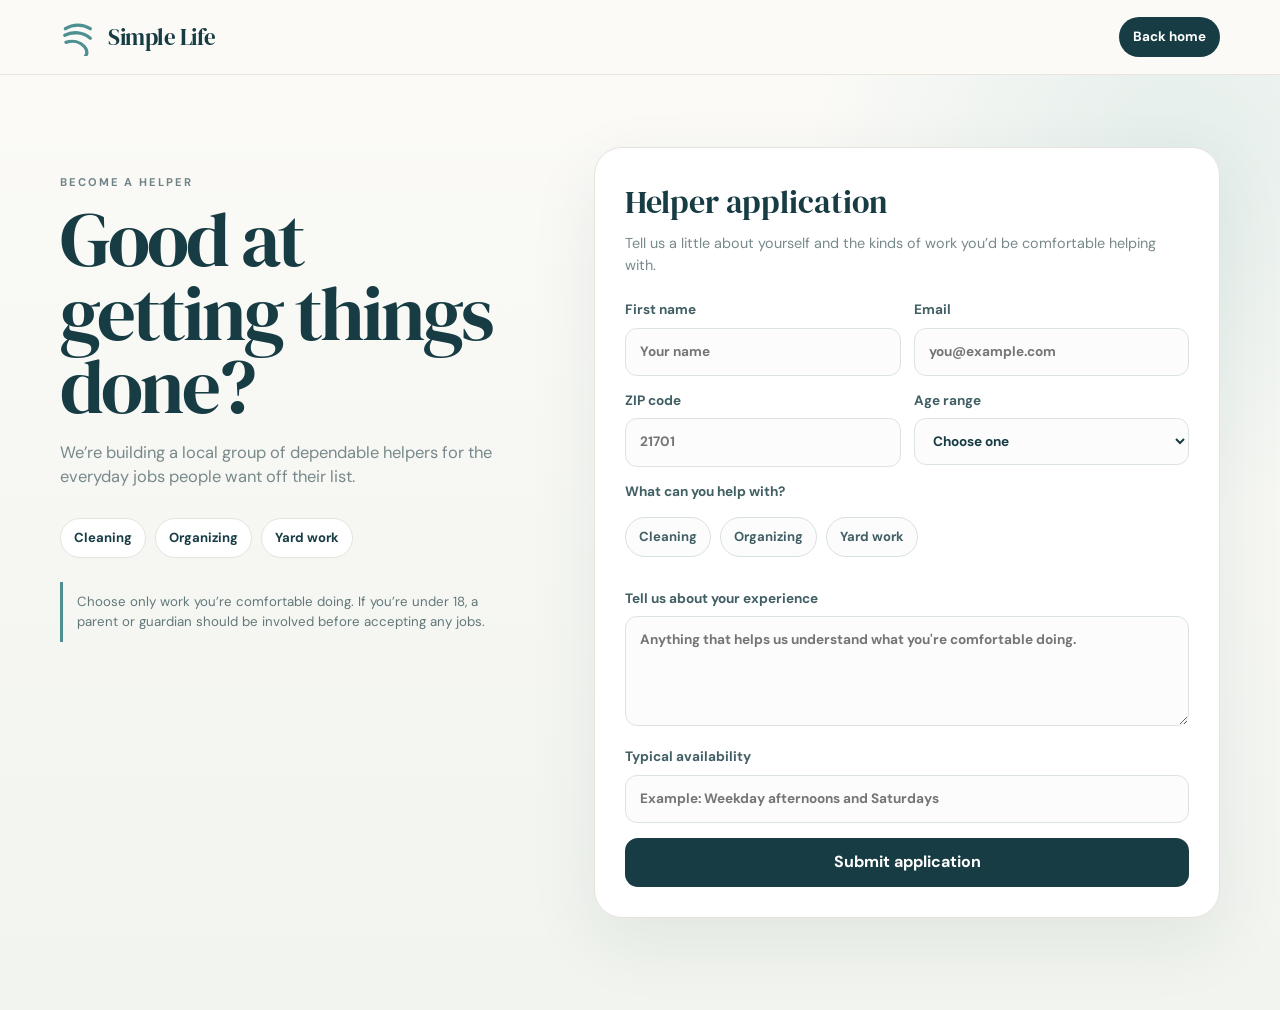
==== commit 0118e610: "Refresh helper application page" ====
--- a/helper.html
+++ b/helper.html
@@ -3,8 +3,9 @@
 <head>
   <meta charset="UTF-8" />
   <meta name="viewport" content="width=device-width, initial-scale=1, viewport-fit=cover" />
+  <meta name="theme-color" content="#f6f3ed" />
   <title>Become a Helper — Simple Life</title>
-  <meta name="description" content="Apply to become a local Simple Life helper for cleaning, yard work, and organizing." />
+  <meta name="description" content="Apply to become a Simple Life helper for cleaning, organizing, and yard work." />
   <link rel="preconnect" href="https://fonts.googleapis.com">
   <link rel="preconnect" href="https://fonts.gstatic.com" crossorigin>
   <link href="https://fonts.googleapis.com/css2?family=DM+Sans:wght@400;500;600;700&family=DM+Serif+Display&display=swap" rel="stylesheet">
@@ -12,70 +13,54 @@
 </head>
 <body>
   <header class="site-header">
-    <div class="container nav-wrap">
+    <div class="container nav">
       <a class="brand" href="index.html" aria-label="Simple Life home">
-        <span class="ribbon-logo ribbon-logo-small" aria-hidden="true">
-          <svg viewBox="0 0 96 96">
-            <defs>
-              <linearGradient id="helperTeal" x1="0" y1="0" x2="1" y2="1">
-                <stop offset="0" stop-color="#91c9c5"/>
-                <stop offset="1" stop-color="#2f7b83"/>
-              </linearGradient>
-              <linearGradient id="helperDeep" x1="0" y1="0" x2="1" y2="1">
-                <stop offset="0" stop-color="#245f69"/>
-                <stop offset="1" stop-color="#163f4c"/>
-              </linearGradient>
-              <linearGradient id="helperSand" x1="0" y1="0" x2="1" y2="1">
-                <stop offset="0" stop-color="#f2dfbb"/>
-                <stop offset="1" stop-color="#d8b982"/>
-              </linearGradient>
-            </defs>
-            <path d="M16 25C32 12 53 9 71 18c7 3 12 8 15 13-15-7-29-8-42-3-12 4-21 4-28-3Z" fill="url(#helperTeal)"/>
-            <path d="M15 34c18-10 38-11 55-3 6 3 11 6 15 11-15-5-29-5-42 0-12 5-21 3-28-8Z" fill="url(#helperSand)"/>
-            <path d="M18 43c18-7 38-5 53 5 12 8 15 21 8 32-4 7-10 12-17 15 7-8 8-16 4-23-5-9-17-12-29-8-11 4-18 11-24 18 1-10 2-24 5-39Z" fill="url(#helperDeep)"/>
-          </svg>
-        </span>
-        <span class="brand-name">Simple Life</span>
+        <svg class="brand-symbol" viewBox="0 0 64 64" aria-hidden="true">
+          <path d="M9 18c13-8 29-8 42 0" />
+          <path d="M8 29c14-7 31-5 43 5" />
+          <path d="M10 41c12-4 24-1 31 7 5 6 5 12 2 16" />
+        </svg>
+        <span>Simple Life</span>
       </a>
       <a class="helper-back" href="index.html">Back home</a>
     </div>
   </header>
 
   <main class="helper-page">
-    <div class="container helper-page-grid">
-      <section class="helper-page-copy">
-        <span class="section-kicker">Become a helper</span>
-        <h1 class="helper-page-title">Good at getting things done?</h1>
-        <p>Simple Life is building a local group of dependable helpers for everyday jobs people want off their list.</p>
+    <div class="container helper-layout">
+      <section class="helper-copy">
+        <span class="eyebrow">Become a helper</span>
+        <h1 class="helper-title">Good at getting things done?</h1>
+        <p>We’re building a local group of dependable helpers for the everyday jobs people want off their list.</p>
 
-        <div class="helper-pill-stack" aria-label="Current helper services">
-          <div class="helper-pill"><i aria-hidden="true"></i><strong>Cleaning</strong></div>
-          <div class="helper-pill"><i aria-hidden="true"></i><strong>Yard work</strong></div>
-          <div class="helper-pill"><i aria-hidden="true"></i><strong>Organizing</strong></div>
+        <div class="helper-tags">
+          <span>Cleaning</span>
+          <span>Organizing</span>
+          <span>Yard work</span>
         </div>
 
-        <div class="helper-safety-note">Choose only work you’re comfortable doing. If you’re under 18, a parent or guardian should be involved before you accept any jobs.</div>
+        <div class="helper-note">Choose only work you’re comfortable doing. If you’re under 18, a parent or guardian should be involved before accepting any jobs.</div>
       </section>
 
-      <form class="helper-form-card" id="helperForm" name="helper-application" method="POST" data-netlify="true" data-netlify-honeypot="bot-field">
+      <form class="helper-form" id="helperForm" name="helper-application" method="POST" data-netlify="true" data-netlify-honeypot="bot-field">
         <input type="hidden" name="form-name" value="helper-application">
         <p class="hidden-field"><label>Don’t fill this out: <input name="bot-field"></label></p>
 
         <h2>Helper application</h2>
-        <p class="form-sub">Tell us a little about yourself and the kinds of tasks you’d be comfortable helping with.</p>
+        <p>Tell us a little about yourself and the kinds of work you’d be comfortable helping with.</p>
 
-        <div class="helper-form-row">
+        <div class="two-fields">
           <label>First name
-            <input id="helperName" name="name" type="text" required placeholder="Your name" spellcheck="false">
+            <input name="name" type="text" required placeholder="Your name" spellcheck="false">
           </label>
           <label>Email
-            <input id="helperEmail" name="email" type="email" required placeholder="you@example.com" spellcheck="false">
+            <input name="email" type="email" required placeholder="you@example.com" spellcheck="false">
           </label>
         </div>
 
-        <div class="helper-form-row">
+        <div class="two-fields">
           <label>ZIP code
-            <input id="helperZip" name="zip" type="text" inputmode="numeric" required placeholder="21701" spellcheck="false">
+            <input name="zip" type="text" inputmode="numeric" required placeholder="21701" spellcheck="false">
           </label>
           <label>Age range
             <select name="age_range" required>
@@ -86,24 +71,23 @@
           </label>
         </div>
 
-        <div class="helper-task-label">What can you help with?</div>
+        <label>What can you help with?</label>
         <div class="task-options">
           <label class="task-option"><input type="checkbox" name="services" value="Cleaning"><span>Cleaning</span></label>
+          <label class="task-option"><input type="checkbox" name="services" value="Organizing"><span>Organizing</span></label>
           <label class="task-option"><input type="checkbox" name="services" value="Yard Work"><span>Yard work</span></label>
-          <label class="task-option"><input type="checkbox" name="services" value="Organizing"><span>Organizing</span></label>
         </div>
 
         <label>Tell us about your experience
-          <textarea id="helperTasks" name="experience" rows="4" placeholder="Anything that helps us understand what you're comfortable doing." spellcheck="false"></textarea>
+          <textarea name="experience" rows="4" spellcheck="false" placeholder="Anything that helps us understand what you're comfortable doing."></textarea>
         </label>
 
         <label>Typical availability
-          <input name="availability" type="text" placeholder="Example: Weekday afternoons and Saturdays" spellcheck="false">
+          <input name="availability" type="text" spellcheck="false" placeholder="Example: Weekday afternoons and Saturdays">
         </label>
 
-        <button class="helper-submit" type="submit">Submit Application</button>
-        <p class="helper-form-note">Submitting an application does not guarantee placement or work.</p>
-        <div id="helperSuccess" class="success-message" hidden>Thanks! Your application was submitted successfully.</div>
+        <button class="helper-submit" type="submit">Submit application</button>
+        <div id="helperSuccess" class="success-message" hidden>Thanks — your application was sent.</div>
       </form>
     </div>
   </main>
--- a/styles.css
+++ b/styles.css
@@ -1,50 +1,46 @@
 :root{
-  --ink:#173a45;
-  --ink-soft:#375964;
-  --muted:#70858a;
-  --paper:#fbfaf6;
-  --surface:#ffffff;
-  --teal:#2f7b83;
-  --teal-deep:#1f5d67;
-  --teal-soft:#dcefed;
-  --sea:#a7d2cd;
-  --blue:#cfe0e5;
-  --sage:#dbe5dc;
-  --sand:#ead2a5;
-  --cream:#f5f0e6;
-  --line:#e6ece9;
-  --shadow:0 24px 70px rgba(34,76,84,.10);
+  --ink:#173c44;
+  --ink-2:#28535a;
+  --cream:#f6f3ed;
+  --paper:#fbfaf7;
+  --white:#ffffff;
+  --teal:#4e8f92;
+  --teal-light:#a9d0cb;
+  --blue:#b9d5dc;
+  --sand:#e8cf9f;
+  --muted:#78898b;
+  --line:#e6e3dc;
+  --dark:#163d45;
 }
 
 *{box-sizing:border-box}
-html{scroll-behavior:smooth;scroll-padding-top:82px}
+html{scroll-behavior:smooth;scroll-padding-top:80px}
 body{
   margin:0;
   min-width:0;
-  overflow-x:clip;
+  overflow-x:hidden;
   font-family:"DM Sans",system-ui,-apple-system,BlinkMacSystemFont,"Segoe UI",sans-serif;
+  color:var(--ink);
   background:var(--paper);
-  color:var(--ink);
   line-height:1.5;
 }
 a{color:inherit;text-decoration:none}
 button,input,textarea,select{font:inherit}
 button{color:inherit}
-img,svg{max-width:100%;display:block}
-button,input,textarea,select{max-width:100%}
+img,svg{display:block;max-width:100%}
 .container{width:min(1160px,calc(100% - 40px));margin:0 auto}
 .hidden-field{display:none!important}
 
 .site-header{
   position:sticky;
   top:0;
-  z-index:100;
-  background:rgba(251,250,246,.88);
+  z-index:50;
+  background:rgba(251,250,247,.92);
   backdrop-filter:blur(16px);
-  border-bottom:1px solid rgba(230,236,233,.92);
-}
-.nav-wrap{
-  min-height:76px;
+  border-bottom:1px solid rgba(230,227,220,.9);
+}
+.nav{
+  min-height:74px;
   display:flex;
   align-items:center;
   gap:28px;
@@ -53,778 +49,505 @@
   display:inline-flex;
   align-items:center;
   gap:10px;
+  font-family:"DM Serif Display",Georgia,serif;
+  font-size:1.42rem;
+  letter-spacing:-.02em;
   flex:0 0 auto;
 }
-.brand-name{
-  font-family:"DM Serif Display",Georgia,serif;
-  font-size:1.45rem;
-  letter-spacing:-.02em;
-}
-.ribbon-logo{display:inline-grid;place-items:center;flex:0 0 auto}
-.ribbon-logo-small{width:42px;height:42px}
-.ribbon-logo svg{width:100%;height:100%}
-.nav-links{
+.brand-symbol{
+  width:38px;height:38px;
+  fill:none;
+  stroke:var(--teal);
+  stroke-width:5.5;
+  stroke-linecap:round;
+}
+.desktop-nav{
+  margin-left:auto;
   display:flex;
-  gap:28px;
-  margin-left:auto;
-  font-size:.9rem;
-  color:#597078;
-}
-.nav-links a{transition:color .2s ease}
-.nav-links a:hover{color:var(--teal-deep)}
-.nav-cta{
-  display:inline-flex;
-  align-items:center;
-  justify-content:center;
-  padding:11px 17px;
-  border-radius:999px;
-  background:var(--teal-deep);
+  gap:26px;
+  color:#627679;
+  font-size:.89rem;
+}
+.desktop-nav a:hover{color:var(--ink)}
+.nav-button{
+  padding:10px 16px;
+  border-radius:999px;
+  background:var(--ink);
   color:#fff;
-  font-weight:700;
-  font-size:.9rem;
-  box-shadow:0 8px 22px rgba(31,93,103,.16);
-}
-.menu-toggle{
+  font-size:.88rem;
+  font-weight:700;
+}
+.menu-button{
   display:none;
-  width:42px;
-  height:42px;
+  width:42px;height:42px;
   border:0;
-  border-radius:12px;
   background:transparent;
   margin-left:auto;
-  cursor:pointer;
   padding:10px;
 }
-.menu-toggle span{
+.menu-button span{
   display:block;
   height:2px;
+  border-radius:999px;
   background:var(--ink);
-  border-radius:99px;
-  margin:5px 0;
-}
-.mobile-menu{
+  margin:7px 0;
+}
+.mobile-nav{
   border-top:1px solid var(--line);
-  background:rgba(251,250,246,.98);
-}
-.mobile-menu-inner{
-  display:grid;
-  gap:4px;
-  padding:10px 0 16px;
-}
-.mobile-menu a{
-  padding:12px 4px;
-  font-weight:600;
-  color:#51676d;
-}
+  background:rgba(251,250,247,.98);
+}
+.mobile-nav .container{display:grid;padding:8px 0 14px}
+.mobile-nav a{padding:11px 0;font-weight:600}
 
 .hero{
   position:relative;
   overflow:hidden;
-  padding:82px 0 76px;
+  padding:78px 0 70px;
   background:
-    radial-gradient(circle at 85% 16%,rgba(167,210,205,.32),transparent 29%),
-    radial-gradient(circle at 8% 90%,rgba(234,210,165,.22),transparent 31%),
-    linear-gradient(180deg,#fcfbf7 0%,#f4f8f6 100%);
-}
-.hero-orb{position:absolute;border-radius:50%;pointer-events:none}
-.hero-orb-one{
-  width:420px;height:420px;right:-170px;top:-180px;
-  background:rgba(207,224,229,.28)
-}
-.hero-orb-two{
-  width:320px;height:320px;left:-150px;bottom:-190px;
-  background:rgba(219,229,220,.34)
+    radial-gradient(circle at 91% 15%,rgba(169,208,203,.30),transparent 30%),
+    linear-gradient(180deg,#fbfaf7 0%,#f4f5f1 100%);
 }
 .hero-grid{
-  position:relative;
-  z-index:1;
   display:grid;
   grid-template-columns:1.02fr .98fr;
   gap:64px;
   align-items:center;
 }
-.eyebrow,.section-kicker{
-  display:inline-flex;
-  align-items:center;
-  font-size:.72rem;
-  font-weight:700;
+.eyebrow{
+  display:inline-block;
+  font-size:.7rem;
+  font-weight:700;
+  letter-spacing:.17em;
   text-transform:uppercase;
-  letter-spacing:.16em;
-  color:#71888a;
-}
-.hero h1,.section-heading h2,.section-title-only h2,.request-copy h2,.helper-copy h2,.helper-page-title{
+  color:#708386;
+}
+.eyebrow.light{color:#bcd0cf}
+.hero h1,.section-heading h2,.how-copy h2,.request-intro h2,.helper-panel h2,.helper-title{
+  margin:0;
   font-family:"DM Serif Display",Georgia,serif;
   font-weight:400;
-  letter-spacing:-.035em;
-  line-height:.98;
-  margin:0;
+  letter-spacing:-.04em;
+  line-height:.96;
 }
 .hero h1{
   margin-top:16px;
-  max-width:690px;
-  font-size:clamp(4rem,7vw,6.6rem);
+  font-size:clamp(4.4rem,7.2vw,7.15rem);
 }
 .hero-copy>p{
-  max-width:620px;
-  margin:24px 0 0;
+  max-width:600px;
+  margin:23px 0 0;
   color:var(--muted);
-  font-size:1.1rem;
-}
-.hero-actions{display:flex;gap:12px;flex-wrap:wrap;margin-top:28px}
-.btn{
-  min-height:48px;
+  font-size:1.08rem;
+}
+.hero-actions{
+  display:flex;
+  align-items:center;
+  gap:20px;
+  margin-top:28px;
+  flex-wrap:wrap;
+}
+.primary-button{
   display:inline-flex;
   align-items:center;
-  justify-content:center;
-  gap:8px;
-  padding:13px 19px;
-  border-radius:999px;
-  font-weight:700;
-  border:1px solid transparent;
-  transition:transform .2s ease,box-shadow .2s ease,background .2s ease;
-}
-.btn:hover{transform:translateY(-1px)}
-.btn-primary{
-  background:var(--teal-deep);
-  color:#fff;
-  box-shadow:0 12px 28px rgba(31,93,103,.15);
-}
-.btn-primary:hover{background:#184f58}
-.btn-secondary{background:rgba(255,255,255,.72);border-color:#b7c9ca;color:var(--ink)}
-.hero-quick{
-  max-width:650px;
-  margin-top:28px;
-  padding-top:20px;
-  border-top:1px solid rgba(185,203,203,.5);
-}
-.hero-quick label{
-  display:block;
-  margin-bottom:9px;
-  font-size:.82rem;
-  color:#698084;
-  font-weight:600;
-}
-.quick-row{
-  display:grid;
-  grid-template-columns:1fr 48px;
-  gap:8px;
-}
-.quick-row input{
-  width:100%;
-  min-width:0;
-  padding:13px 14px;
-  border:1px solid #d7e2df;
-  border-radius:14px;
-  outline:none;
-  background:rgba(255,255,255,.82);
-  color:var(--ink);
-}
-.quick-row input:focus{border-color:#91b8b9;box-shadow:0 0 0 3px rgba(145,184,185,.12)}
-.quick-row button{
-  border:0;
-  border-radius:14px;
+  gap:9px;
+  padding:13px 18px;
+  border-radius:999px;
   background:var(--ink);
   color:#fff;
-  cursor:pointer;
-  font-size:1.15rem;
-}
-
-.hero-art{
+  font-weight:700;
+}
+.text-link{
+  color:#5b7377;
+  font-weight:600;
+  font-size:.92rem;
+  border-bottom:1px solid #b7c4c4;
+  padding-bottom:2px;
+}
+.mini-proof{
+  display:flex;
+  gap:8px;
+  flex-wrap:wrap;
+  margin-top:30px;
+}
+.mini-proof span{
+  padding:7px 11px;
+  border-radius:999px;
+  border:1px solid #dde5e2;
+  background:rgba(255,255,255,.62);
+  color:#65787b;
+  font-size:.76rem;
+}
+
+.hero-visual{min-height:510px;display:grid;place-items:center}
+.visual-card{
+  width:min(480px,100%);
+  aspect-ratio:1/.98;
   position:relative;
-  min-height:470px;
-  display:grid;
-  place-items:center;
-}
-.hero-art-glow{
+  border-radius:38px;
+  overflow:hidden;
+  background:linear-gradient(145deg,#eef4ef 0%,#e6efed 48%,#f3ead8 100%);
+  box-shadow:0 30px 80px rgba(26,60,66,.11);
+}
+.visual-copy{
   position:absolute;
-  width:400px;height:400px;
-  border-radius:50%;
-  background:radial-gradient(circle,rgba(255,255,255,.95) 0%,rgba(255,255,255,.4) 58%,transparent 72%);
-}
-.hero-logo-wrap{
-  position:relative;
-  width:min(430px,95%);
-  aspect-ratio:1;
-  display:grid;
-  place-items:center;
-  filter:drop-shadow(0 22px 38px rgba(36,95,105,.12));
-}
-.hero-ribbon{width:100%;height:100%;animation:logoFloat 7s ease-in-out infinite}
-.hero-tag{
-  position:absolute;
-  right:5%;
-  top:24%;
-  text-align:center;
-  font-size:.64rem;
-  letter-spacing:.28em;
-  color:#4c7278;
-}
-.hero-tag strong{font-weight:700}
-.accent-dot{
-  position:absolute;
-  border-radius:50%;
-  animation:dotFloat 6s ease-in-out infinite;
-}
-.ad1{width:10px;height:10px;background:#d4b77e;left:12%;top:25%}
-.ad2{width:8px;height:8px;background:#8ec1bd;right:8%;top:42%;animation-delay:-2s}
-.ad3{width:14px;height:14px;background:#e8d7b7;left:22%;bottom:14%;animation-delay:-4s}
-.ad4{width:7px;height:7px;background:#7cadad;right:20%;bottom:10%;animation-delay:-1s}
-
-.section{padding:96px 0}
-.section-heading{
-  display:grid;
-  grid-template-columns:1fr .72fr;
-  gap:70px;
-  align-items:end;
-  margin-bottom:36px;
-}
-.section-heading h2,.section-title-only h2,.request-copy h2,.helper-copy h2{
-  margin-top:8px;
-  font-size:clamp(2.5rem,4.4vw,4.2rem);
-}
-.section-heading>p{
-  margin:0;
-  color:var(--muted);
-  font-size:1rem;
-}
-.services{background:#fff}
-.service-grid{
-  display:grid;
-  grid-template-columns:repeat(3,1fr);
-  gap:16px;
-}
-.service-card{
-  appearance:none;
-  border:1px solid var(--line);
-  background:#fff;
-  border-radius:24px;
-  padding:22px;
-  min-height:188px;
-  display:grid;
-  grid-template-columns:72px 1fr 38px;
-  gap:16px;
-  align-items:center;
-  text-align:left;
-  cursor:pointer;
-  box-shadow:0 12px 35px rgba(32,68,75,.045);
-  transition:transform .2s ease,box-shadow .2s ease,border-color .2s ease;
-}
-.service-card:hover{
-  transform:translateY(-3px);
-  border-color:#cfdcda;
-  box-shadow:0 18px 42px rgba(32,68,75,.075);
-}
-.service-content strong{
+  left:34px;top:32px;
+  z-index:2;
+  color:#47666b;
+}
+.visual-copy span{
   display:block;
+  font-size:.62rem;
+  letter-spacing:.18em;
+}
+.visual-copy strong{
+  display:block;
+  margin-top:4px;
   font-family:"DM Serif Display",Georgia,serif;
   font-size:1.5rem;
+  line-height:1;
   font-weight:400;
 }
-.service-content small{
-  display:block;
-  margin-top:6px;
-  color:var(--muted);
-  line-height:1.4;
-  font-size:.86rem;
-}
-.round-arrow{
-  width:36px;height:36px;
-  border-radius:50%;
+.hero-mark{
+  position:absolute;
+  width:82%;
+  right:-4%;
+  bottom:-3%;
+  filter:drop-shadow(0 26px 24px rgba(38,74,78,.12));
+}
+.mark-a{fill:#9fc9c5}
+.mark-b{fill:#e4ca97}
+.mark-c{fill:#2f6c73}
+.float-dot{position:absolute;border-radius:50%}
+.float-dot.one{width:11px;height:11px;background:#d8b982;right:13%;top:18%}
+.float-dot.two{width:7px;height:7px;background:#6ea5a7;left:13%;bottom:24%}
+.float-dot.three{width:16px;height:16px;background:rgba(255,255,255,.8);right:22%;bottom:14%}
+
+.intro-strip{background:#fff;border-top:1px solid var(--line);border-bottom:1px solid var(--line)}
+.intro-strip-inner{
+  min-height:78px;
+  display:flex;
+  align-items:center;
+  justify-content:space-between;
+  gap:20px;
+}
+.intro-strip p{margin:0;color:#5f7477}
+.intro-strip span{font-family:"DM Serif Display",Georgia,serif;font-size:1.15rem;color:#839294}
+
+.section{padding:96px 0}
+.services-section{background:#fff}
+.section-heading{margin-bottom:42px}
+.section-heading h2,.how-copy h2,.request-intro h2,.helper-panel h2{
+  margin-top:9px;
+  font-size:clamp(2.8rem,5.2vw,5rem);
+}
+.service-list{border-top:1px solid var(--line)}
+.service-row{
+  width:100%;
   display:grid;
-  place-items:center;
-  background:#edf5f4;
-  color:var(--teal-deep);
-  font-size:1rem;
-}
-.service-art{
-  width:68px;height:68px;
-  border-radius:24px;
-  position:relative;
-  display:block;
-  background:#f3f7f5;
-}
-.service-art i{position:absolute;display:block}
-.service-art-clean i:nth-child(1){width:26px;height:34px;border-radius:55% 45% 48% 52%;background:#6db4b8;left:11px;top:17px;transform:rotate(24deg)}
-.service-art-clean i:nth-child(2){width:25px;height:25px;border-radius:50%;background:#d6c49c;right:8px;top:10px}
-.service-art-clean i:nth-child(3){width:21px;height:21px;border-radius:50%;background:#b9d9d6;right:10px;bottom:9px}
-.service-art-organize i:nth-child(1){width:34px;height:14px;border-radius:999px;background:#d8c8a4;left:17px;top:11px}
-.service-art-organize i:nth-child(2){width:44px;height:16px;border-radius:999px;background:#78a9aa;left:12px;top:27px}
-.service-art-organize i:nth-child(3){width:52px;height:18px;border-radius:999px;background:#9ebba6;left:8px;bottom:8px}
-.service-art-yard i:nth-child(1){width:16px;height:42px;border-radius:999px;background:#6ea6a1;left:16px;top:14px;transform:rotate(-30deg)}
-.service-art-yard i:nth-child(2){width:16px;height:38px;border-radius:999px;background:#d9bd89;left:30px;top:12px;transform:rotate(24deg)}
-.service-art-yard i:nth-child(3){width:15px;height:30px;border-radius:999px;background:#9ec2b9;right:11px;top:22px;transform:rotate(38deg)}
-
-.how{background:var(--cream)}
-.section-title-only{margin-bottom:38px}
-.steps{
+  grid-template-columns:70px 1fr 1.4fr 40px;
+  gap:20px;
+  align-items:center;
+  border:0;
+  border-bottom:1px solid var(--line);
+  background:transparent;
+  text-align:left;
+  padding:24px 6px;
+  cursor:pointer;
+  transition:background .18s ease,padding .18s ease;
+}
+.service-row:hover{background:#f8faf8;padding-left:14px;padding-right:14px}
+.service-number{font-size:.72rem;color:#99a4a4}
+.service-name{
+  font-family:"DM Serif Display",Georgia,serif;
+  font-size:1.75rem;
+}
+.service-description{color:var(--muted);font-size:.92rem}
+.service-arrow{font-size:1.2rem;color:var(--teal)}
+
+.how-section{background:var(--dark);color:#fff}
+.how-grid{
   display:grid;
-  grid-template-columns:1fr 64px 1fr 64px 1fr;
-  align-items:center;
-}
-.step{
+  grid-template-columns:.78fr 1.22fr;
+  gap:90px;
+  align-items:start;
+}
+.how-copy>p{max-width:450px;color:#b8ccca;margin:18px 0 0}
+.steps{display:grid;gap:0;border-top:1px solid rgba(255,255,255,.14)}
+.steps article{
   display:grid;
-  grid-template-columns:48px 1fr;
-  gap:14px;
-  align-items:start;
-}
-.step-number{
-  width:44px;height:44px;
-  border-radius:50%;
-  display:grid;
-  place-items:center;
-  font-family:"DM Serif Display",Georgia,serif;
-  font-size:1.25rem;
-}
-.step-number.mint{background:#dcebe4}
-.step-number.blue{background:#dcecf1}
-.step-number.sand{background:#f0ddbb}
-.step h3{margin:3px 0 5px;font-size:1rem}
-.step p{margin:0;color:var(--muted);font-size:.87rem}
-.step-line{height:1px;background:#cad6d3;margin:0 10px}
+  grid-template-columns:54px 1fr;
+  gap:18px;
+  padding:26px 0;
+  border-bottom:1px solid rgba(255,255,255,.14);
+}
+.steps article>span{
+  width:38px;height:38px;border-radius:50%;
+  display:grid;place-items:center;
+  border:1px solid rgba(255,255,255,.2);
+  color:#bfd5d2;
+  font-weight:700;
+}
+.steps h3{margin:2px 0 5px;font-size:1.03rem}
+.steps p{margin:0;color:#adc3c1;font-size:.9rem}
 
 .request-section{
-  position:relative;
-  overflow:hidden;
-  background:linear-gradient(180deg,#f8faf8 0%,#edf5f3 100%);
+  background:
+    radial-gradient(circle at 4% 85%,rgba(232,207,159,.18),transparent 26%),
+    var(--cream);
 }
 .request-grid{
   display:grid;
-  grid-template-columns:.9fr 1.1fr;
+  grid-template-columns:.82fr 1.18fr;
   gap:72px;
   align-items:center;
 }
-.request-copy>p{
-  max-width:520px;
-  margin:18px 0 0;
-  color:var(--muted);
-  font-size:1rem;
-}
-.request-flow{
+.request-intro>p{max-width:430px;color:var(--muted);margin:17px 0 0}
+.request-lines{
+  width:320px;
+  height:120px;
+  margin-top:34px;
   position:relative;
-  margin-top:34px;
-  height:190px;
-  max-width:500px;
-}
-.flow-thread{
+}
+.request-lines i{
   position:absolute;
   left:0;
-  width:74%;
-  height:2px;
-  border-radius:99px;
+  height:8px;
+  border-radius:999px;
+  background:linear-gradient(90deg,#9fc9c5,#2f6c73);
   transform-origin:left center;
-  background:linear-gradient(90deg,transparent,#9dc9c5 25%,#4f8e95 70%,transparent);
-}
-.ft1{top:45px;transform:rotate(5deg)}
-.ft2{top:92px;transform:rotate(-3deg);background:linear-gradient(90deg,transparent,#d7bf91 28%,#82aaab 70%,transparent)}
-.ft3{top:137px;transform:rotate(4deg)}
-.flow-node{
-  position:absolute;
-  border-radius:50%;
-  background:#fff;
-  border:1px solid #cddcda;
-  box-shadow:0 8px 18px rgba(35,74,81,.07);
-}
-.fn1{width:16px;height:16px;left:10%;top:38px}
-.fn2{width:12px;height:12px;left:35%;top:86px}
-.fn3{width:18px;height:18px;left:60%;top:130px}
-.flow-center{
-  position:absolute;
-  right:0;
-  top:50%;
-  transform:translateY(-50%);
-  width:165px;
-  min-height:102px;
-  border-radius:30px;
-  display:grid;
-  place-content:center;
-  text-align:center;
-  padding:18px;
-  background:rgba(255,255,255,.82);
-  border:1px solid var(--line);
-  box-shadow:0 18px 40px rgba(34,76,84,.07);
-}
-.flow-center span{font-weight:700}
-.flow-center small{display:block;color:var(--muted);margin-top:4px}
-.request-flow.is-thinking .flow-thread{animation:flowPulse 1.2s ease-in-out infinite}
-.request-flow.is-assembling .flow-node{animation:nodePop .7s ease forwards}
-.request-flow.is-complete .flow-center{background:#f1f8f6;border-color:#bfd6d0}
-
+}
+.request-lines i:nth-child(1){width:270px;top:12px;transform:rotate(6deg)}
+.request-lines i:nth-child(2){width:230px;top:50px;background:linear-gradient(90deg,#e4ca97,#6b9ea0);transform:rotate(-4deg)}
+.request-lines i:nth-child(3){width:190px;top:88px;transform:rotate(7deg)}
 .request-form{
   background:#fff;
-  border:1px solid var(--line);
-  border-radius:30px;
+  border:1px solid #e8e5de;
+  border-radius:28px;
   padding:30px;
-  box-shadow:var(--shadow);
-}
-.request-form label,.helper-form-card label{
+  box-shadow:0 24px 70px rgba(31,65,70,.08);
+}
+.request-form label,.helper-form label{
   display:block;
-  font-size:.86rem;
-  font-weight:700;
-  color:#405d63;
-  margin-bottom:16px;
+  margin-bottom:15px;
+  font-size:.85rem;
+  font-weight:700;
+  color:#415f64;
 }
 .request-form input,.request-form textarea,.request-form select,
-.helper-form-card input,.helper-form-card textarea,.helper-form-card select{
+.helper-form input,.helper-form textarea,.helper-form select{
   width:100%;
   margin-top:7px;
   padding:13px 14px;
-  border:1px solid #d9e4e1;
-  border-radius:13px;
+  border:1px solid #dbe4e1;
+  border-radius:12px;
   background:#fbfcfb;
+  outline:none;
   color:var(--ink);
-  outline:none;
-}
-.request-form textarea,.helper-form-card textarea{resize:vertical}
+}
 .request-form input:focus,.request-form textarea:focus,.request-form select:focus,
-.helper-form-card input:focus,.helper-form-card textarea:focus,.helper-form-card select:focus{
-  border-color:#9ebfc0;
-  box-shadow:0 0 0 3px rgba(158,191,192,.12);
-  background:#fff;
-}
-.form-row,.helper-form-row{
-  display:grid;
-  grid-template-columns:1fr 1fr;
-  gap:14px;
-}
-.submit-btn,.helper-submit{
+.helper-form input:focus,.helper-form textarea:focus,.helper-form select:focus{
+  border-color:#94b8b6;
+  box-shadow:0 0 0 3px rgba(148,184,182,.12);
+}
+.two-fields{display:grid;grid-template-columns:1fr 1fr;gap:13px}
+.submit-button,.helper-submit{
   width:100%;
   min-height:49px;
   border:0;
-  border-radius:14px;
-  background:var(--teal-deep);
+  border-radius:13px;
+  background:var(--ink);
   color:#fff;
   font-weight:700;
   cursor:pointer;
 }
-.submit-btn span{margin-left:6px}
-.submit-btn:disabled,.helper-submit:disabled{opacity:.65;cursor:not-allowed}
-.form-note,.helper-form-note{
-  text-align:center;
-  color:#879697;
-  font-size:.75rem;
-  margin:11px 0 0;
-}
+.submit-button span{margin-left:7px}
 .success-message{
-  margin-top:13px;
-  padding:12px 14px;
-  border-radius:13px;
-  background:#edf7f3;
-  color:#4d7467;
-  font-weight:700;
-  font-size:.86rem;
-}
-
-.helper-section{background:#edf5f3;padding-top:22px}
-.helper-card{
-  min-height:350px;
+  margin-top:12px;
+  border-radius:12px;
+  padding:11px 13px;
+  background:#edf6f2;
+  color:#4e7166;
+  font-size:.85rem;
+  font-weight:700;
+}
+
+.helper-cta{padding:24px 0 88px;background:var(--cream)}
+.helper-panel{
+  min-height:320px;
+  border-radius:34px;
+  padding:46px 50px;
+  background:
+    radial-gradient(circle at 90% 20%,rgba(169,208,203,.18),transparent 28%),
+    var(--dark);
+  color:#fff;
+  display:flex;
+  align-items:center;
+  justify-content:space-between;
+  gap:40px;
+}
+.helper-panel p{margin:15px 0 0;color:#bad0ce}
+.helper-panel>a{
+  flex:0 0 auto;
+  padding:13px 18px;
+  border-radius:999px;
+  background:#fff;
+  color:var(--ink);
+  font-weight:700;
+}
+
+.site-footer{padding:38px 0;background:#102f35;color:#fff}
+.footer-grid{display:grid;grid-template-columns:1fr auto auto;gap:36px;align-items:center}
+.footer-brand .brand-symbol{stroke:#a9d0cb}
+.footer-grid p{margin:0;color:#aac0bf;font-size:.88rem}
+.footer-grid>div{display:flex;gap:20px;color:#d4e0df;font-size:.84rem}
+
+/* helper page */
+.helper-page{
+  min-height:calc(100vh - 74px);
+  padding:72px 0 92px;
+  background:
+    radial-gradient(circle at 92% 8%,rgba(169,208,203,.28),transparent 25%),
+    linear-gradient(180deg,#fbfaf7,#f1f4ef);
+}
+.helper-layout{
   display:grid;
-  grid-template-columns:1fr .78fr;
-  overflow:hidden;
-  border-radius:34px;
-  background:linear-gradient(135deg,#1d5660 0%,#245f69 65%,#2c6f74 100%);
-  color:#fff;
-}
-.helper-copy{padding:52px}
-.helper-copy h2{color:#fff;max-width:620px}
-.helper-copy p{max-width:650px;margin:16px 0 0;color:#d7e7e4}
-.section-kicker.light{color:#b8d7d3}
-.helper-btn{margin-top:26px;background:#fff;color:var(--ink)}
-.helper-art{
-  position:relative;
-  min-height:350px;
-  display:grid;
-  place-items:center;
-  overflow:hidden;
-}
-.helper-art svg{width:230px;filter:drop-shadow(0 22px 30px rgba(0,0,0,.12))}
-.helper-art span{
-  position:absolute;
-  border-radius:50%;
-  background:rgba(255,255,255,.12);
-}
-.helper-art span:nth-child(1){width:180px;height:180px;right:-40px;top:-40px}
-.helper-art span:nth-child(2){width:120px;height:120px;left:10px;bottom:15px}
-.helper-art span:nth-child(3){width:16px;height:16px;left:25%;top:23%;background:#ead2a5}
-.helper-art span:nth-child(4){width:10px;height:10px;right:22%;bottom:18%;background:#8ec7c3}
-
-.site-footer{
-  background:#143a43;
-  color:#fff;
-  padding:38px 0;
-}
-.footer-grid{
-  display:grid;
-  grid-template-columns:1fr auto auto;
-  gap:36px;
-  align-items:center;
-}
-.footer-brand .brand-name{color:#fff}
-.footer-grid>p{margin:0;color:#aec6c5;font-size:.9rem}
-.footer-links{display:flex;gap:22px;color:#d4e1df;font-size:.86rem}
-
-/* Helper page */
-.helper-page{
-  position:relative;
-  overflow:hidden;
-  min-height:calc(100vh - 76px);
-  padding:74px 0 96px;
-  background:
-    radial-gradient(circle at 90% 10%,rgba(167,210,205,.26),transparent 27%),
-    radial-gradient(circle at 3% 90%,rgba(234,210,165,.18),transparent 28%),
-    linear-gradient(180deg,#fbfaf6,#eef5f3);
-}
-.helper-page-grid{
-  display:grid;
-  grid-template-columns:.9fr 1.1fr;
+  grid-template-columns:.85fr 1.15fr;
   gap:72px;
   align-items:start;
 }
-.helper-page-copy{padding-top:22px}
-.helper-page-title{
-  margin-top:12px;
-  font-size:clamp(3.6rem,6vw,5.6rem);
-}
-.helper-page-copy>p{
-  max-width:520px;
-  color:var(--muted);
-  font-size:1.05rem;
-}
-.helper-pill-stack{
-  margin-top:30px;
-  display:flex;
-  flex-direction:column;
-  gap:12px;
-  align-items:flex-start;
-}
-.helper-pill{
-  display:inline-flex;
-  align-items:center;
-  gap:11px;
-  padding:11px 16px 11px 11px;
-  border-radius:999px;
-  background:rgba(255,255,255,.88);
-  border:1px solid var(--line);
-  box-shadow:0 10px 26px rgba(34,76,84,.05);
-}
-.helper-pill:nth-child(2){margin-left:28px}
-.helper-pill:nth-child(3){margin-left:8px}
-.helper-pill i{
-  width:28px;height:28px;border-radius:50%;
-  display:grid;place-items:center;
-  background:#eef6f4;
-}
-.helper-pill i:after{content:"";width:8px;height:8px;border-radius:50%;background:var(--teal)}
-.helper-pill strong{font-size:.92rem}
-.helper-safety-note{
-  margin-top:26px;
-  max-width:520px;
-  padding:14px 16px;
-  border-left:3px solid var(--teal);
-  background:rgba(255,255,255,.55);
-  color:#61777b;
-  font-size:.84rem;
-  border-radius:0 14px 14px 0;
-}
-.helper-form-card{
+.helper-copy{padding-top:22px}
+.helper-title{font-size:clamp(3.8rem,6vw,5.8rem);margin-top:10px}
+.helper-copy>p{max-width:500px;color:var(--muted);font-size:1.03rem}
+.helper-tags{display:flex;flex-wrap:wrap;gap:9px;margin-top:28px}
+.helper-tags span{
+  padding:9px 13px;
+  border-radius:999px;
   background:#fff;
   border:1px solid var(--line);
-  border-radius:30px;
+  font-size:.82rem;
+  font-weight:700;
+}
+.helper-note{
+  margin-top:24px;
+  max-width:500px;
+  color:#627779;
+  font-size:.83rem;
+  border-left:3px solid var(--teal);
+  padding:10px 0 10px 14px;
+}
+.helper-form{
+  background:#fff;
+  border:1px solid var(--line);
+  border-radius:28px;
   padding:30px;
-  box-shadow:var(--shadow);
-}
-.helper-form-card h2{
-  margin:0;
-  font-family:"DM Serif Display",Georgia,serif;
-  font-size:2rem;
-  font-weight:400;
-}
-.helper-form-card>.form-sub{margin:7px 0 24px;color:var(--muted);font-size:.9rem}
-.helper-task-label{margin:2px 0 10px;font-size:.86rem;font-weight:700;color:#405d63}
-.task-options{display:flex;flex-wrap:wrap;gap:9px;margin-bottom:18px}
+  box-shadow:0 24px 70px rgba(31,65,70,.08);
+}
+.helper-form h2{margin:0;font-family:"DM Serif Display",Georgia,serif;font-weight:400;font-size:2rem}
+.helper-form>p{margin:7px 0 24px;color:var(--muted);font-size:.9rem}
+.task-options{display:flex;flex-wrap:wrap;gap:9px;margin-bottom:17px}
 .task-option{position:relative}
 .task-option input{position:absolute;opacity:0;pointer-events:none}
 .task-option span{
   display:block;
-  padding:10px 15px;
-  border:1px solid #d7e3e0;
-  border-radius:999px;
+  padding:9px 13px;
+  border-radius:999px;
+  border:1px solid #d8e2df;
   background:#fbfcfb;
-  font-size:.84rem;
+  font-size:.82rem;
   font-weight:700;
   cursor:pointer;
 }
-.task-option input:checked+span{background:#e9f4f1;border-color:#9fc0b7;color:#3e665c}
+.task-option input:checked+span{background:#e8f2ef;border-color:#99bdb5}
 .helper-back{
   margin-left:auto;
-  padding:10px 15px;
+  padding:10px 14px;
   border-radius:999px;
   background:var(--ink);
   color:#fff;
-  font-weight:700;
-  font-size:.88rem;
-}
-
-@keyframes logoFloat{
-  0%,100%{transform:translateY(0) rotate(-1deg)}
-  50%{transform:translateY(-8px) rotate(1deg)}
-}
-@keyframes dotFloat{
-  0%,100%{transform:translate(0,0)}
-  50%{transform:translate(7px,-10px)}
-}
-@keyframes flowPulse{
-  0%,100%{opacity:.55;transform-origin:left}
-  50%{opacity:1}
-}
-@keyframes nodePop{
-  0%{transform:scale(.75)}
-  60%{transform:scale(1.2)}
-  100%{transform:scale(1)}
-}
-
-/* Tablet */
-@media(max-width:980px){
-  .nav-links,.nav-cta{display:none}
-  .menu-toggle{display:block}
-  .hero-grid,.request-grid,.helper-page-grid{grid-template-columns:1fr}
-  .hero{padding-top:64px}
-  .hero-grid{gap:28px}
+  font-size:.84rem;
+  font-weight:700;
+}
+
+@media(max-width:960px){
+  .desktop-nav,.nav-button{display:none}
+  .menu-button{display:block}
+  .hero-grid,.how-grid,.request-grid,.helper-layout{grid-template-columns:1fr}
+  .hero-grid{gap:26px}
   .hero-copy{text-align:center}
-  .hero-copy>p,.hero-quick{margin-left:auto;margin-right:auto}
-  .hero-actions{justify-content:center}
-  .hero-art{min-height:390px}
-  .hero-logo-wrap{width:min(390px,86vw)}
-  .section-heading{grid-template-columns:1fr;gap:16px}
-  .service-grid{grid-template-columns:1fr}
-  .service-card{min-height:150px}
-  .steps{grid-template-columns:1fr;gap:18px}
-  .step-line{display:none}
-  .request-grid{gap:34px}
-  .request-copy{text-align:center}
-  .request-copy>p,.request-flow{margin-left:auto;margin-right:auto}
-  .helper-card{grid-template-columns:1fr}
-  .helper-art{min-height:250px}
-  .footer-grid{grid-template-columns:1fr;justify-items:start}
-  .footer-links{flex-wrap:wrap}
-  .helper-page-grid{gap:38px}
-  .helper-page-copy{text-align:center}
-  .helper-page-copy>p,.helper-safety-note{margin-left:auto;margin-right:auto}
-  .helper-pill-stack{align-items:center}
-  .helper-pill:nth-child(2),.helper-pill:nth-child(3){margin-left:0}
-}
-
-/* Phones */
+  .hero-copy>p{margin-left:auto;margin-right:auto}
+  .hero-actions,.mini-proof{justify-content:center}
+  .hero-visual{min-height:430px}
+  .how-grid{gap:46px}
+  .request-grid{gap:36px}
+  .request-intro{text-align:center}
+  .request-intro>p{margin-left:auto;margin-right:auto}
+  .request-lines{margin-left:auto;margin-right:auto}
+  .helper-panel{flex-direction:column;align-items:flex-start}
+  .footer-grid{grid-template-columns:1fr}
+  .footer-grid>div{flex-wrap:wrap}
+  .helper-copy{text-align:center}
+  .helper-copy>p,.helper-note{margin-left:auto;margin-right:auto}
+  .helper-tags{justify-content:center}
+}
+
 @media(max-width:640px){
-  html{scroll-padding-top:70px}
   .container{width:min(100% - 28px,1160px)}
-  .nav-wrap{min-height:68px}
-  .ribbon-logo-small{width:36px;height:36px}
-  .brand-name{font-size:1.25rem}
-  .hero{
-    padding:48px 0 42px;
-    background:
-      radial-gradient(circle at 100% 20%,rgba(167,210,205,.25),transparent 28%),
-      linear-gradient(180deg,#fcfbf7 0%,#f4f8f6 100%);
+  .nav{min-height:66px}
+  .brand{font-size:1.24rem}
+  .brand-symbol{width:34px;height:34px}
+  .hero{padding:48px 0 42px}
+  .hero h1{font-size:clamp(3.05rem,15vw,4.35rem)}
+  .hero-copy>p{font-size:.96rem;margin-top:17px}
+  .hero-actions{display:grid;grid-template-columns:1fr;width:100%;gap:13px}
+  .primary-button{justify-content:center;width:100%}
+  .text-link{justify-self:center}
+  .mini-proof{margin-top:24px}
+  .hero-visual{min-height:300px}
+  .visual-card{border-radius:27px}
+  .visual-copy{left:22px;top:22px}
+  .visual-copy strong{font-size:1.2rem}
+  .intro-strip-inner{min-height:70px}
+  .intro-strip p{font-size:.84rem}
+  .intro-strip span{display:none}
+  .section{padding:68px 0}
+  .section-heading h2,.how-copy h2,.request-intro h2,.helper-panel h2{font-size:clamp(2.55rem,12vw,3.7rem)}
+  .service-row{
+    grid-template-columns:42px 1fr 32px;
+    gap:10px;
+    padding:19px 0;
   }
-  .hero h1{
-    font-size:clamp(2.8rem,13vw,4.2rem);
-    line-height:.98;
-    overflow-wrap:anywhere;
-  }
-  .hero-copy>p{font-size:.98rem;margin-top:18px}
-  .hero-actions{
-    display:grid;
-    grid-template-columns:1fr;
-    width:100%;
-    gap:10px;
-    margin-top:24px;
-  }
-  .btn{width:100%;min-height:48px}
-  .hero-quick{margin-top:22px;padding-top:18px;text-align:left}
-  .quick-row{grid-template-columns:minmax(0,1fr) 46px}
-  .quick-row input{font-size:16px}
-  .hero-art{min-height:270px;margin-top:8px}
-  .hero-art-glow{width:260px;height:260px}
-  .hero-logo-wrap{width:min(285px,86vw)}
-  .hero-tag{right:2%;top:18%;font-size:.52rem;letter-spacing:.2em}
-  .ad1{left:5%}.ad2{right:3%}.ad3{left:12%}
-  .section{padding:68px 0}
-  .section-heading{margin-bottom:24px}
-  .section-heading h2,.section-title-only h2,.request-copy h2,.helper-copy h2{
-    font-size:clamp(2.35rem,10vw,3.35rem);
-  }
-  .section-heading>p{font-size:.93rem}
-  .service-grid{gap:11px}
-  .service-card{
-    grid-template-columns:58px minmax(0,1fr) 34px;
-    gap:12px;
-    min-height:0;
-    padding:15px;
-    border-radius:18px;
-  }
-  .service-art{width:56px;height:56px;border-radius:20px;transform:scale(.88)}
-  .service-content strong{font-size:1.25rem}
-  .service-content small{font-size:.8rem}
-  .round-arrow{width:32px;height:32px}
-  .section-title-only{margin-bottom:26px}
-  .steps{gap:16px}
-  .step{
-    grid-template-columns:42px minmax(0,1fr);
-    padding:4px 0;
-  }
-  .step-number{width:38px;height:38px;font-size:1.05rem}
-  .step h3{font-size:.95rem}
-  .step p{font-size:.81rem}
-  .request-copy{text-align:left}
-  .request-copy>p{font-size:.92rem}
-  .request-flow{
-    height:155px;
-    margin-top:24px;
-    overflow:hidden;
-  }
-  .flow-center{width:138px;min-height:88px;border-radius:24px;padding:12px;right:0}
-  .flow-center span{font-size:.88rem}
-  .flow-center small{font-size:.72rem}
-  .flow-thread{width:70%}
-  .request-form{
-    padding:20px;
-    border-radius:22px;
-  }
-  .form-row,.helper-form-row{grid-template-columns:1fr;gap:0}
+  .service-description{grid-column:2/4;margin-top:-3px;font-size:.82rem}
+  .service-name{font-size:1.45rem}
+  .service-arrow{grid-column:3;grid-row:1}
+  .how-grid{gap:32px}
+  .steps article{grid-template-columns:44px 1fr;padding:21px 0}
+  .steps article>span{width:34px;height:34px}
+  .request-intro{text-align:left}
+  .request-lines{width:240px;margin-left:0}
+  .two-fields{grid-template-columns:1fr;gap:0}
+  .request-form,.helper-form{padding:20px;border-radius:21px}
   .request-form input,.request-form textarea,.request-form select,
-  .helper-form-card input,.helper-form-card textarea,.helper-form-card select{
-    font-size:16px;
-  }
-  .helper-section{padding-top:16px}
-  .helper-card{border-radius:26px}
-  .helper-copy{padding:30px 24px}
-  .helper-copy p{font-size:.9rem}
-  .helper-art{min-height:190px}
-  .helper-art svg{width:160px}
-  .site-footer{padding:32px 0}
+  .helper-form input,.helper-form textarea,.helper-form select{font-size:16px}
+  .helper-panel{padding:31px 24px;border-radius:26px}
+  .helper-panel>a{width:100%;text-align:center}
+  .helper-cta{padding-bottom:66px}
+  .site-footer{padding:31px 0}
   .footer-grid{gap:18px}
-  .footer-links{display:grid;gap:10px}
-  .helper-page{padding:52px 0 70px}
-  .helper-page-title{font-size:clamp(2.9rem,13vw,4.1rem)}
-  .helper-form-card{padding:20px;border-radius:22px}
-  .helper-pill-stack{align-items:stretch}
-  .helper-pill{width:100%;justify-content:flex-start}
-  .helper-back{padding:9px 12px;font-size:.8rem}
-}
-
-/* Small phones */
+  .footer-grid>div{display:grid;gap:9px}
+  .helper-page{padding:50px 0 70px}
+  .helper-title{font-size:clamp(3rem,14vw,4rem)}
+  .helper-back{padding:9px 12px;font-size:.78rem}
+}
+
 @media(max-width:380px){
   .container{width:min(100% - 22px,1160px)}
-  .brand-name{font-size:1.15rem}
-  .hero h1{font-size:2.7rem}
-  .hero-tag{display:none}
-  .service-card{grid-template-columns:52px minmax(0,1fr)}
-  .round-arrow{display:none}
-  .service-art{transform:scale(.8);transform-origin:left center}
-  .request-flow{height:140px}
-  .flow-center{width:125px}
+  .hero h1{font-size:2.95rem}
+  .service-row{grid-template-columns:36px 1fr}
+  .service-arrow{display:none}
+  .service-description{grid-column:2}
+  .request-lines{width:210px}
 }
 
 @media(prefers-reduced-motion:reduce){
-  *{animation:none!important;scroll-behavior:auto!important;transition:none!important}
-}
+  *{scroll-behavior:auto!important}
+}
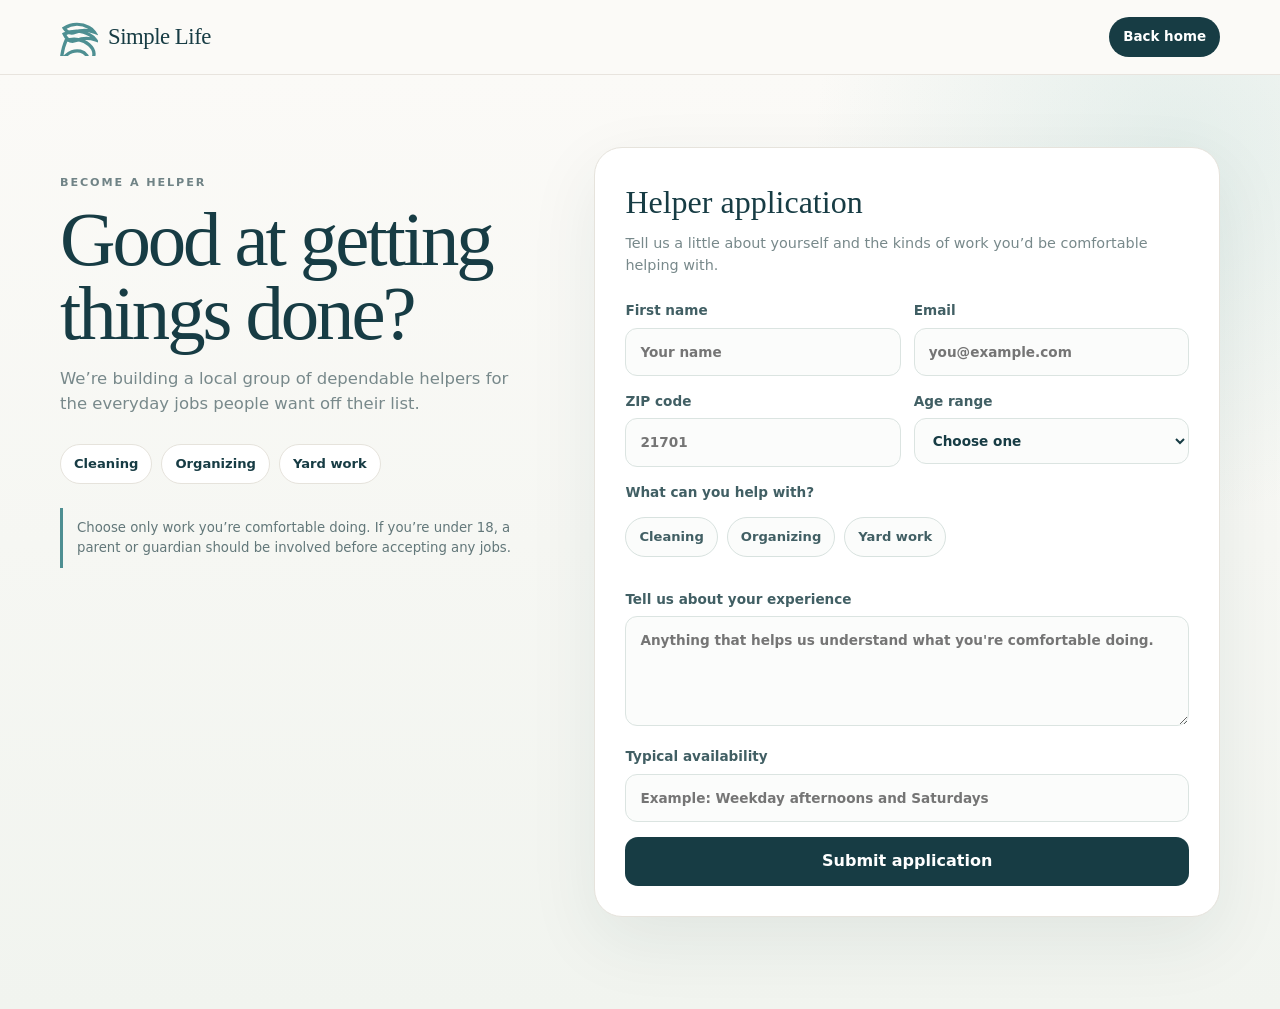
==== commit 8c5622f3: "Match helper page branding" ====
--- a/helper.html
+++ b/helper.html
@@ -3,12 +3,12 @@
 <head>
   <meta charset="UTF-8" />
   <meta name="viewport" content="width=device-width, initial-scale=1, viewport-fit=cover" />
-  <meta name="theme-color" content="#f6f3ed" />
+  <meta name="theme-color" content="#f7f5f0" />
   <title>Become a Helper — Simple Life</title>
   <meta name="description" content="Apply to become a Simple Life helper for cleaning, organizing, and yard work." />
   <link rel="preconnect" href="https://fonts.googleapis.com">
   <link rel="preconnect" href="https://fonts.gstatic.com" crossorigin>
-  <link href="https://fonts.googleapis.com/css2?family=DM+Sans:wght@400;500;600;700&family=DM+Serif+Display&display=swap" rel="stylesheet">
+  <link href="https://fonts.googleapis.com/css2?family=Instrument+Serif:ital@0;1&family=Manrope:wght@400;500;600;700;800&display=swap" rel="stylesheet">
   <link rel="stylesheet" href="styles.css" />
 </head>
 <body>
@@ -16,9 +16,9 @@
     <div class="container nav">
       <a class="brand" href="index.html" aria-label="Simple Life home">
         <svg class="brand-symbol" viewBox="0 0 64 64" aria-hidden="true">
-          <path d="M9 18c13-8 29-8 42 0" />
-          <path d="M8 29c14-7 31-5 43 5" />
-          <path d="M10 41c12-4 24-1 31 7 5 6 5 12 2 16" />
+          <path class="logo-ribbon logo-ribbon-a" d="M7 17c13-8 29-8 42-1 4 2 7 5 9 8-11-4-22-4-32 0-8 3-14 1-19-7Z"/>
+          <path class="logo-ribbon logo-ribbon-b" d="M7 27c15-7 31-6 44 2 4 2 7 5 9 8-12-4-23-3-33 1-8 3-15 0-20-11Z"/>
+          <path class="logo-ribbon logo-ribbon-c" d="M10 38c14-5 29-2 39 7 8 7 10 16 6 24-3 5-7 9-12 11 5-6 5-12 2-17-5-7-15-10-25-6-8 3-13 8-18 14 1-9 3-22 8-33Z"/>
         </svg>
         <span>Simple Life</span>
       </a>
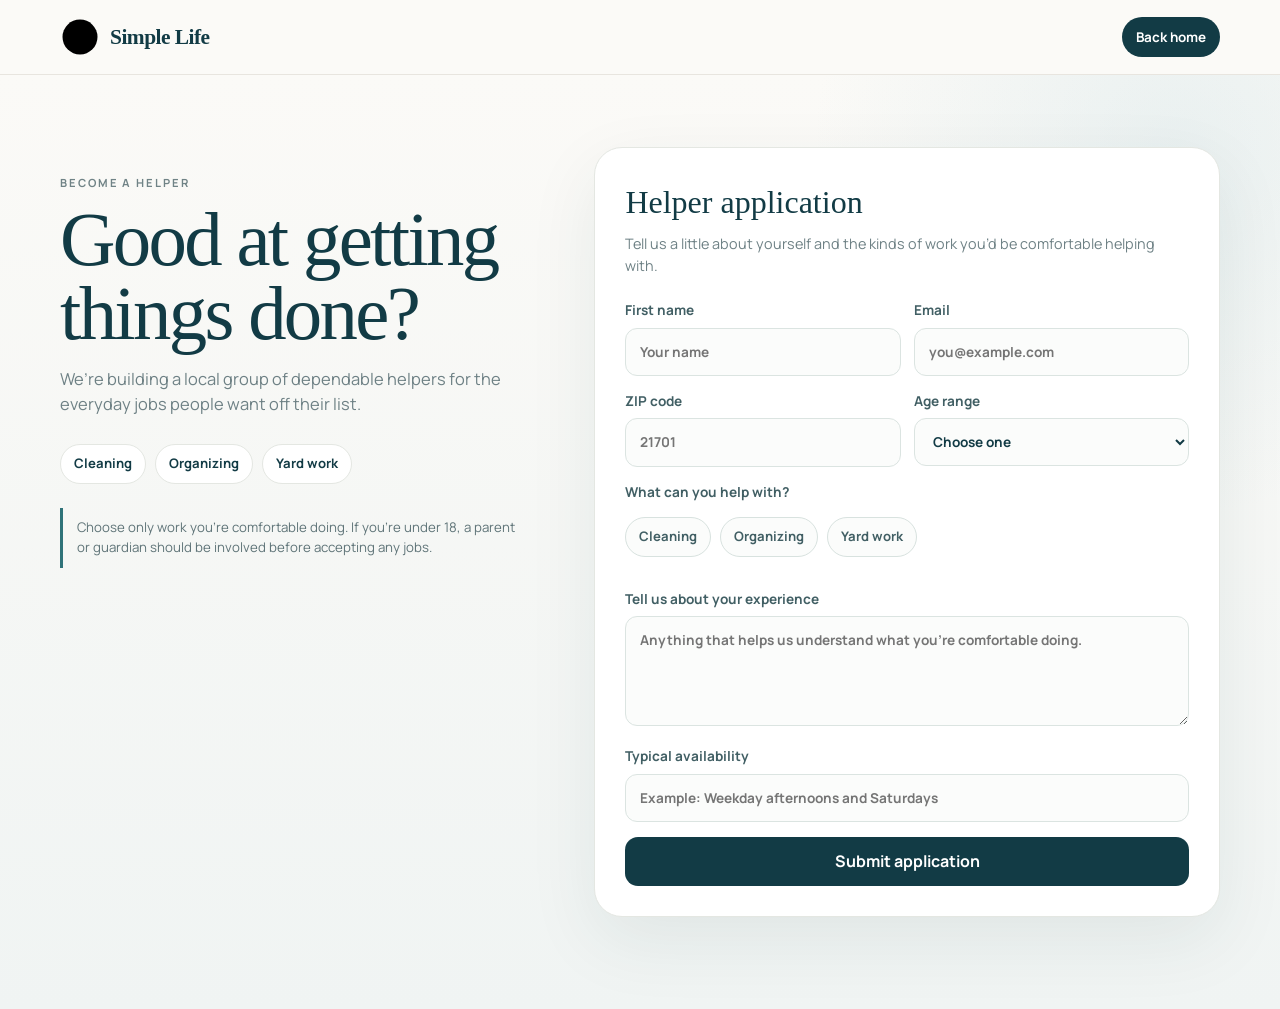
==== commit 0a223baf: "Match helper page to new S logo" ====
--- a/helper.html
+++ b/helper.html
@@ -16,9 +16,9 @@
     <div class="container nav">
       <a class="brand" href="index.html" aria-label="Simple Life home">
         <svg class="brand-symbol" viewBox="0 0 64 64" aria-hidden="true">
-          <path class="logo-ribbon logo-ribbon-a" d="M7 17c13-8 29-8 42-1 4 2 7 5 9 8-11-4-22-4-32 0-8 3-14 1-19-7Z"/>
-          <path class="logo-ribbon logo-ribbon-b" d="M7 27c15-7 31-6 44 2 4 2 7 5 9 8-12-4-23-3-33 1-8 3-15 0-20-11Z"/>
-          <path class="logo-ribbon logo-ribbon-c" d="M10 38c14-5 29-2 39 7 8 7 10 16 6 24-3 5-7 9-12 11 5-6 5-12 2-17-5-7-15-10-25-6-8 3-13 8-18 14 1-9 3-22 8-33Z"/>
+          <circle class="logo-ring" cx="32" cy="32" r="28"/>
+          <path class="logo-s logo-s-dark" d="M39.5 12.5C28.5 16 19.5 23.5 20 31.5c.4 6.2 6 9.2 12 12.2"/>
+          <path class="logo-s logo-s-light" d="M24.5 51.5C35.5 48 44.5 40.5 44 32.5c-.4-6.2-6-9.2-12-12.2"/>
         </svg>
         <span>Simple Life</span>
       </a>
--- a/styles.css
+++ b/styles.css
@@ -1,16 +1,16 @@
 :root{
-  --ink:#173c44;
-  --ink-2:#28535a;
-  --cream:#f6f3ed;
+  --ink:#123b45;
+  --ink-2:#2c5962;
+  --cream:#f7f3eb;
   --paper:#fbfaf7;
   --white:#ffffff;
-  --teal:#4e8f92;
-  --teal-light:#a9d0cb;
-  --blue:#b9d5dc;
-  --sand:#e8cf9f;
-  --muted:#78898b;
-  --line:#e6e3dc;
-  --dark:#163d45;
+  --teal:#2f7379;
+  --teal-light:#9fc7c6;
+  --blue:#bdd8df;
+  --sand:#dfc59a;
+  --muted:#6e8185;
+  --line:#e4e7e2;
+  --dark:#123941;
 }
 
 *{box-sizing:border-box}
@@ -19,7 +19,7 @@
   margin:0;
   min-width:0;
   overflow-x:hidden;
-  font-family:"DM Sans",system-ui,-apple-system,BlinkMacSystemFont,"Segoe UI",sans-serif;
+  font-family:"Manrope",system-ui,-apple-system,BlinkMacSystemFont,"Segoe UI",sans-serif;
   color:var(--ink);
   background:var(--paper);
   line-height:1.5;
@@ -35,7 +35,7 @@
   position:sticky;
   top:0;
   z-index:50;
-  background:rgba(251,250,247,.92);
+  background:rgba(251,250,247,.94);
   backdrop-filter:blur(16px);
   border-bottom:1px solid rgba(230,227,220,.9);
 }
@@ -49,18 +49,20 @@
   display:inline-flex;
   align-items:center;
   gap:10px;
-  font-family:"DM Serif Display",Georgia,serif;
-  font-size:1.42rem;
-  letter-spacing:-.02em;
+  font-family:"Instrument Serif",Georgia,serif;
+  font-size:1.34rem;
+  letter-spacing:-.025em;
+  font-weight:600;
   flex:0 0 auto;
 }
 .brand-symbol{
-  width:38px;height:38px;
-  fill:none;
-  stroke:var(--teal);
-  stroke-width:5.5;
-  stroke-linecap:round;
-}
+  width:40px;height:40px;
+  overflow:visible;
+}
+.logo-ribbon{stroke:none}
+.logo-ribbon-a{fill:var(--teal-light)}
+.logo-ribbon-b{fill:var(--sand)}
+.logo-ribbon-c{fill:var(--teal)}
 .desktop-nav{
   margin-left:auto;
   display:flex;
@@ -104,8 +106,9 @@
   overflow:hidden;
   padding:78px 0 70px;
   background:
-    radial-gradient(circle at 91% 15%,rgba(169,208,203,.30),transparent 30%),
-    linear-gradient(180deg,#fbfaf7 0%,#f4f5f1 100%);
+    radial-gradient(circle at 91% 14%,rgba(189,216,223,.30),transparent 31%),
+    radial-gradient(circle at 4% 88%,rgba(223,197,154,.14),transparent 26%),
+    linear-gradient(180deg,#fbfaf7 0%,#f3f6f5 100%);
 }
 .hero-grid{
   display:grid;
@@ -124,9 +127,9 @@
 .eyebrow.light{color:#bcd0cf}
 .hero h1,.section-heading h2,.how-copy h2,.request-intro h2,.helper-panel h2,.helper-title{
   margin:0;
-  font-family:"DM Serif Display",Georgia,serif;
+  font-family:"Instrument Serif",Georgia,serif;
   font-weight:400;
-  letter-spacing:-.04em;
+  letter-spacing:-.035em;
   line-height:.96;
 }
 .hero h1{
@@ -185,14 +188,14 @@
   position:relative;
   border-radius:38px;
   overflow:hidden;
-  background:linear-gradient(145deg,#eef4ef 0%,#e6efed 48%,#f3ead8 100%);
+  background:linear-gradient(145deg,#eef4f4 0%,#e7f0f2 48%,#f4ecdf 100%);
   box-shadow:0 30px 80px rgba(26,60,66,.11);
 }
 .visual-copy{
   position:absolute;
   left:34px;top:32px;
   z-index:2;
-  color:#47666b;
+  color:#385f67;
 }
 .visual-copy span{
   display:block;
@@ -202,7 +205,7 @@
 .visual-copy strong{
   display:block;
   margin-top:4px;
-  font-family:"DM Serif Display",Georgia,serif;
+  font-family:"Instrument Serif",Georgia,serif;
   font-size:1.5rem;
   line-height:1;
   font-weight:400;
@@ -214,12 +217,12 @@
   bottom:-3%;
   filter:drop-shadow(0 26px 24px rgba(38,74,78,.12));
 }
-.mark-a{fill:#9fc9c5}
-.mark-b{fill:#e4ca97}
-.mark-c{fill:#2f6c73}
+.mark-a{fill:#9fc7c6}
+.mark-b{fill:#dfc59a}
+.mark-c{fill:#2f7379}
 .float-dot{position:absolute;border-radius:50%}
-.float-dot.one{width:11px;height:11px;background:#d8b982;right:13%;top:18%}
-.float-dot.two{width:7px;height:7px;background:#6ea5a7;left:13%;bottom:24%}
+.float-dot.one{width:11px;height:11px;background:#d7b980;right:13%;top:18%}
+.float-dot.two{width:7px;height:7px;background:#6a9ea5;left:13%;bottom:24%}
 .float-dot.three{width:16px;height:16px;background:rgba(255,255,255,.8);right:22%;bottom:14%}
 
 .intro-strip{background:#fff;border-top:1px solid var(--line);border-bottom:1px solid var(--line)}
@@ -230,8 +233,8 @@
   justify-content:space-between;
   gap:20px;
 }
-.intro-strip p{margin:0;color:#5f7477}
-.intro-strip span{font-family:"DM Serif Display",Georgia,serif;font-size:1.15rem;color:#839294}
+.intro-strip p{margin:0;color:#566f74}
+.intro-strip span{font-family:"Instrument Serif",Georgia,serif;font-size:1.15rem;color:#748a8e}
 
 .section{padding:96px 0}
 .services-section{background:#fff}
@@ -255,10 +258,10 @@
   cursor:pointer;
   transition:background .18s ease,padding .18s ease;
 }
-.service-row:hover{background:#f8faf8;padding-left:14px;padding-right:14px}
+.service-row:hover{background:#f5f9f8;padding-left:14px;padding-right:14px}
 .service-number{font-size:.72rem;color:#99a4a4}
 .service-name{
-  font-family:"DM Serif Display",Georgia,serif;
+  font-family:"Instrument Serif",Georgia,serif;
   font-size:1.75rem;
 }
 .service-description{color:var(--muted);font-size:.92rem}
@@ -271,7 +274,7 @@
   gap:90px;
   align-items:start;
 }
-.how-copy>p{max-width:450px;color:#b8ccca;margin:18px 0 0}
+.how-copy>p{max-width:450px;color:#b9d0d0;margin:18px 0 0}
 .steps{display:grid;gap:0;border-top:1px solid rgba(255,255,255,.14)}
 .steps article{
   display:grid;
@@ -284,15 +287,15 @@
   width:38px;height:38px;border-radius:50%;
   display:grid;place-items:center;
   border:1px solid rgba(255,255,255,.2);
-  color:#bfd5d2;
+  color:#c0d7d6;
   font-weight:700;
 }
 .steps h3{margin:2px 0 5px;font-size:1.03rem}
-.steps p{margin:0;color:#adc3c1;font-size:.9rem}
+.steps p{margin:0;color:#abc4c4;font-size:.9rem}
 
 .request-section{
   background:
-    radial-gradient(circle at 4% 85%,rgba(232,207,159,.18),transparent 26%),
+    radial-gradient(circle at 4% 85%,rgba(223,197,154,.18),transparent 26%),
     var(--cream);
 }
 .request-grid{
@@ -313,11 +316,11 @@
   left:0;
   height:8px;
   border-radius:999px;
-  background:linear-gradient(90deg,#9fc9c5,#2f6c73);
+  background:linear-gradient(90deg,#9fc7c6,#2f7379);
   transform-origin:left center;
 }
 .request-lines i:nth-child(1){width:270px;top:12px;transform:rotate(6deg)}
-.request-lines i:nth-child(2){width:230px;top:50px;background:linear-gradient(90deg,#e4ca97,#6b9ea0);transform:rotate(-4deg)}
+.request-lines i:nth-child(2){width:230px;top:50px;background:linear-gradient(90deg,#dfc59a,#6f9fa3);transform:rotate(-4deg)}
 .request-lines i:nth-child(3){width:190px;top:88px;transform:rotate(7deg)}
 .request-form{
   background:#fff;
@@ -346,8 +349,8 @@
 }
 .request-form input:focus,.request-form textarea:focus,.request-form select:focus,
 .helper-form input:focus,.helper-form textarea:focus,.helper-form select:focus{
-  border-color:#94b8b6;
-  box-shadow:0 0 0 3px rgba(148,184,182,.12);
+  border-color:#8fb8b7;
+  box-shadow:0 0 0 3px rgba(143,184,183,.12);
 }
 .two-fields{display:grid;grid-template-columns:1fr 1fr;gap:13px}
 .submit-button,.helper-submit{
@@ -365,8 +368,8 @@
   margin-top:12px;
   border-radius:12px;
   padding:11px 13px;
-  background:#edf6f2;
-  color:#4e7166;
+  background:#eef6f4;
+  color:#4a6f68;
   font-size:.85rem;
   font-weight:700;
 }
@@ -377,7 +380,7 @@
   border-radius:34px;
   padding:46px 50px;
   background:
-    radial-gradient(circle at 90% 20%,rgba(169,208,203,.18),transparent 28%),
+    radial-gradient(circle at 90% 20%,rgba(159,199,198,.18),transparent 28%),
     var(--dark);
   color:#fff;
   display:flex;
@@ -385,7 +388,7 @@
   justify-content:space-between;
   gap:40px;
 }
-.helper-panel p{margin:15px 0 0;color:#bad0ce}
+.helper-panel p{margin:15px 0 0;color:#bfd2d1}
 .helper-panel>a{
   flex:0 0 auto;
   padding:13px 18px;
@@ -395,10 +398,10 @@
   font-weight:700;
 }
 
-.site-footer{padding:38px 0;background:#102f35;color:#fff}
+.site-footer{padding:38px 0;background:#0f3037;color:#fff}
 .footer-grid{display:grid;grid-template-columns:1fr auto auto;gap:36px;align-items:center}
-.footer-brand .brand-symbol{stroke:#a9d0cb}
-.footer-grid p{margin:0;color:#aac0bf;font-size:.88rem}
+.footer-brand .brand-symbol{fill:#9fc7c6}
+.footer-grid p{margin:0;color:#adc5c4;font-size:.88rem}
 .footer-grid>div{display:flex;gap:20px;color:#d4e0df;font-size:.84rem}
 
 /* helper page */
@@ -406,8 +409,8 @@
   min-height:calc(100vh - 74px);
   padding:72px 0 92px;
   background:
-    radial-gradient(circle at 92% 8%,rgba(169,208,203,.28),transparent 25%),
-    linear-gradient(180deg,#fbfaf7,#f1f4ef);
+    radial-gradient(circle at 92% 8%,rgba(189,216,223,.28),transparent 25%),
+    linear-gradient(180deg,#fbfaf7,#f0f4f3);
 }
 .helper-layout{
   display:grid;
@@ -430,7 +433,7 @@
 .helper-note{
   margin-top:24px;
   max-width:500px;
-  color:#627779;
+  color:#5f7478;
   font-size:.83rem;
   border-left:3px solid var(--teal);
   padding:10px 0 10px 14px;
@@ -442,7 +445,7 @@
   padding:30px;
   box-shadow:0 24px 70px rgba(31,65,70,.08);
 }
-.helper-form h2{margin:0;font-family:"DM Serif Display",Georgia,serif;font-weight:400;font-size:2rem}
+.helper-form h2{margin:0;font-family:"Instrument Serif",Georgia,serif;font-weight:400;font-size:2rem}
 .helper-form>p{margin:7px 0 24px;color:var(--muted);font-size:.9rem}
 .task-options{display:flex;flex-wrap:wrap;gap:9px;margin-bottom:17px}
 .task-option{position:relative}
@@ -457,7 +460,7 @@
   font-weight:700;
   cursor:pointer;
 }
-.task-option input:checked+span{background:#e8f2ef;border-color:#99bdb5}
+.task-option input:checked+span{background:#eaf3f2;border-color:#93b8b6}
 .helper-back{
   margin-left:auto;
   padding:10px 14px;
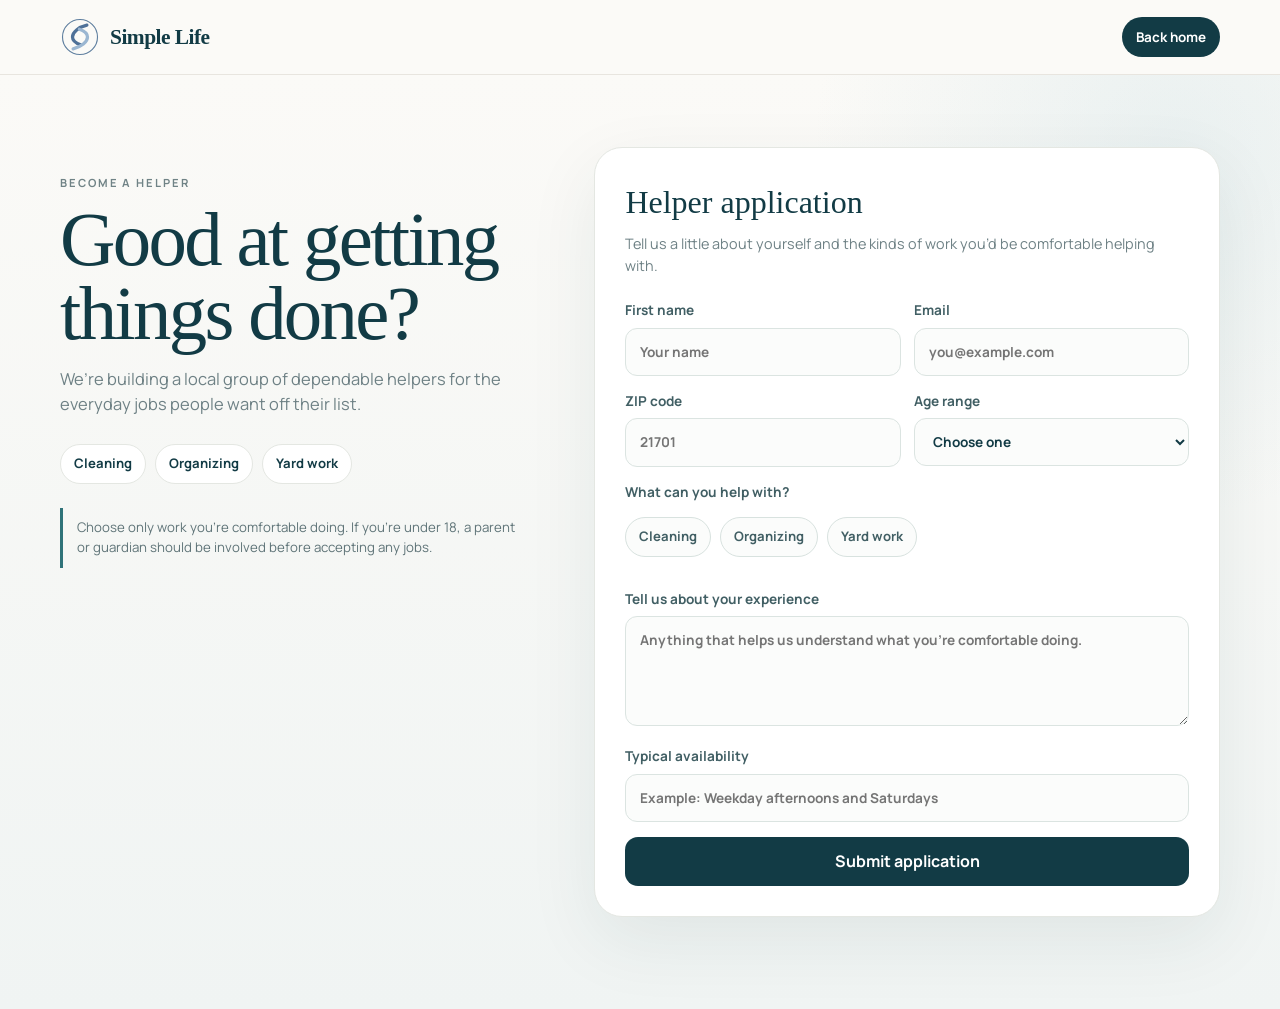
==== commit e9492c1e: "Update helper page typography and logo" ====
--- a/helper.html
+++ b/helper.html
@@ -8,7 +8,7 @@
   <meta name="description" content="Apply to become a Simple Life helper for cleaning, organizing, and yard work." />
   <link rel="preconnect" href="https://fonts.googleapis.com">
   <link rel="preconnect" href="https://fonts.gstatic.com" crossorigin>
-  <link href="https://fonts.googleapis.com/css2?family=Instrument+Serif:ital@0;1&family=Manrope:wght@400;500;600;700;800&display=swap" rel="stylesheet">
+  <link href="https://fonts.googleapis.com/css2?family=Manrope:wght@400;500;600;700;800&family=Space+Grotesk:wght@500;600;700&display=swap" rel="stylesheet">
   <link rel="stylesheet" href="styles.css" />
 </head>
 <body>
@@ -17,8 +17,8 @@
       <a class="brand" href="index.html" aria-label="Simple Life home">
         <svg class="brand-symbol" viewBox="0 0 64 64" aria-hidden="true">
           <circle class="logo-ring" cx="32" cy="32" r="28"/>
-          <path class="logo-s logo-s-dark" d="M39.5 12.5C28.5 16 19.5 23.5 20 31.5c.4 6.2 6 9.2 12 12.2"/>
-          <path class="logo-s logo-s-light" d="M24.5 51.5C35.5 48 44.5 40.5 44 32.5c-.4-6.2-6-9.2-12-12.2"/>
+          <path class="logo-s logo-s-dark" d="M43 13C30 16 20 24 20 32c0 6.7 5.7 10 13 12.5"/>
+          <path class="logo-s logo-s-light" d="M21 51C34 48 44 40 44 32c0-6.7-5.7-10-13-12.5"/>
         </svg>
         <span>Simple Life</span>
       </a>
--- a/styles.css
+++ b/styles.css
@@ -59,10 +59,19 @@
   width:40px;height:40px;
   overflow:visible;
 }
-.logo-ribbon{stroke:none}
-.logo-ribbon-a{fill:var(--teal-light)}
-.logo-ribbon-b{fill:var(--sand)}
-.logo-ribbon-c{fill:var(--teal)}
+.logo-ring{
+  fill:none;
+  stroke:#5f7f9f;
+  stroke-width:1.8;
+}
+.logo-s{
+  fill:none;
+  stroke-width:5.2;
+  stroke-linecap:round;
+  stroke-linejoin:round;
+}
+.logo-s-dark{stroke:#4f7198}
+.logo-s-light{stroke:#9bb6d1}
 .desktop-nav{
   margin-left:auto;
   display:flex;
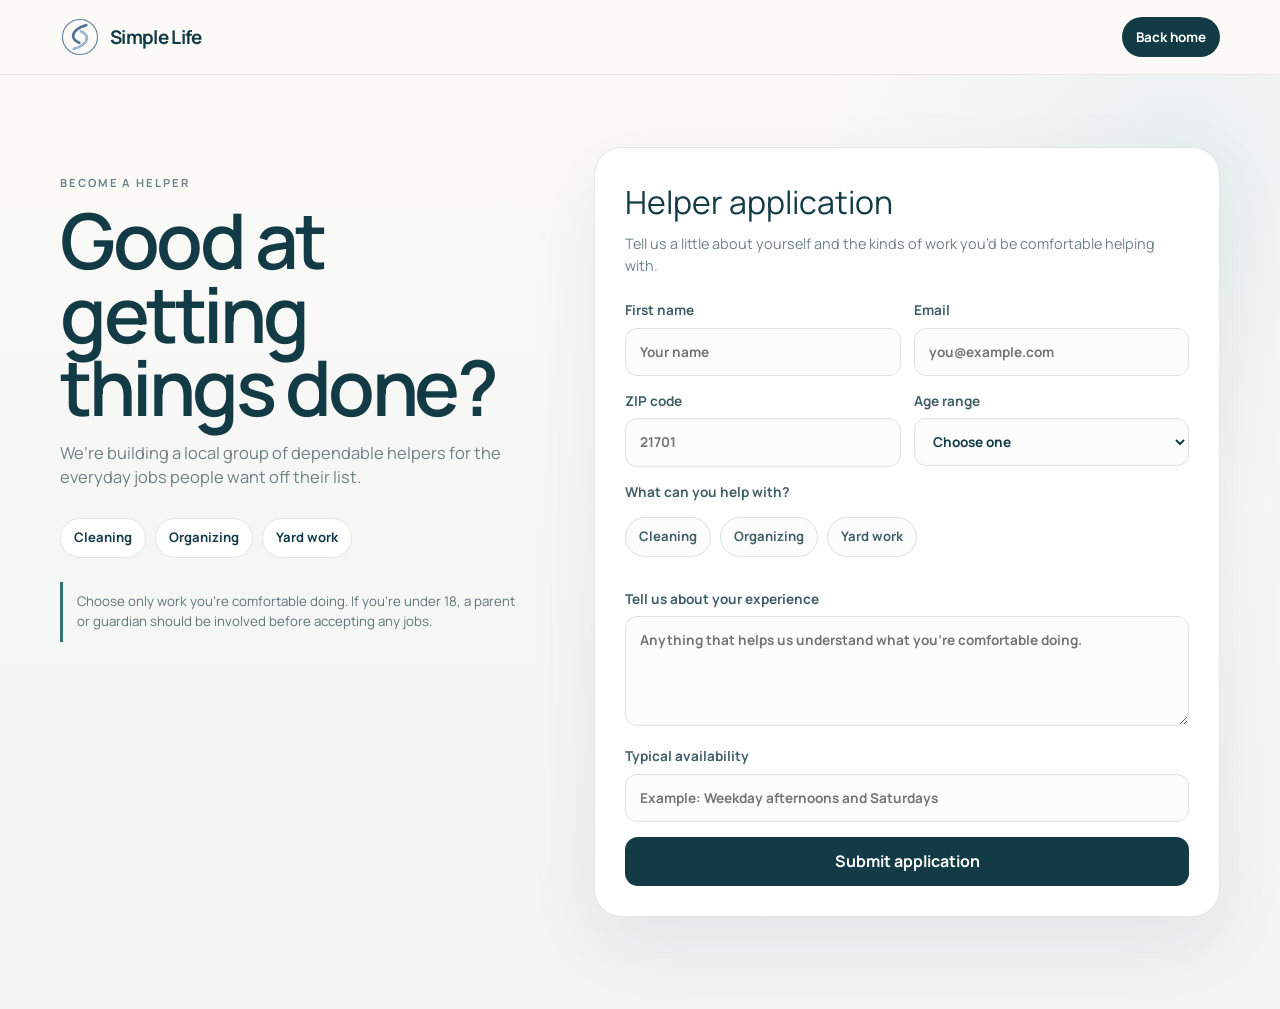
==== commit fa950d3c: "Refine helper page logo spacing" ====
--- a/helper.html
+++ b/helper.html
@@ -17,8 +17,8 @@
       <a class="brand" href="index.html" aria-label="Simple Life home">
         <svg class="brand-symbol" viewBox="0 0 64 64" aria-hidden="true">
           <circle class="logo-ring" cx="32" cy="32" r="28"/>
-          <path class="logo-s logo-s-dark" d="M43 13C30 16 20 24 20 32c0 6.7 5.7 10 13 12.5"/>
-          <path class="logo-s logo-s-light" d="M21 51C34 48 44 40 44 32c0-6.7-5.7-10-13-12.5"/>
+          <path class="logo-s logo-s-dark" d="M42 13C30 16 21 23 21 30.5c0 5.5 4.4 8.5 9.8 10.7"/>
+          <path class="logo-s logo-s-light" d="M22 51C34 48 43 41 43 33.5c0-5.5-4.4-8.5-9.8-10.7"/>
         </svg>
         <span>Simple Life</span>
       </a>
--- a/styles.css
+++ b/styles.css
@@ -49,14 +49,17 @@
   display:inline-flex;
   align-items:center;
   gap:10px;
-  font-family:"Instrument Serif",Georgia,serif;
-  font-size:1.34rem;
-  letter-spacing:-.025em;
-  font-weight:600;
+  font-family:"Space Grotesk","Manrope",system-ui,sans-serif;
+  font-size:1.18rem;
+  letter-spacing:-.035em;
+  font-weight:700;
   flex:0 0 auto;
 }
 .brand-symbol{
-  width:40px;height:40px;
+  width:40px;
+  height:40px;
+  aspect-ratio:1/1;
+  flex:0 0 40px;
   overflow:visible;
 }
 .logo-ring{
@@ -66,7 +69,7 @@
 }
 .logo-s{
   fill:none;
-  stroke-width:5.2;
+  stroke-width:4.2;
   stroke-linecap:round;
   stroke-linejoin:round;
 }
@@ -136,14 +139,14 @@
 .eyebrow.light{color:#bcd0cf}
 .hero h1,.section-heading h2,.how-copy h2,.request-intro h2,.helper-panel h2,.helper-title{
   margin:0;
-  font-family:"Instrument Serif",Georgia,serif;
-  font-weight:400;
-  letter-spacing:-.035em;
+  font-family:"Space Grotesk","Manrope",system-ui,sans-serif;
+  font-weight:600;
+  letter-spacing:-.045em;
   line-height:.96;
 }
 .hero h1{
   margin-top:16px;
-  font-size:clamp(4.4rem,7.2vw,7.15rem);
+  font-size:clamp(4rem,6.8vw,6.6rem);
 }
 .hero-copy>p{
   max-width:600px;
@@ -214,21 +217,31 @@
 .visual-copy strong{
   display:block;
   margin-top:4px;
-  font-family:"Instrument Serif",Georgia,serif;
+  font-family:"Space Grotesk","Manrope",system-ui,sans-serif;
   font-size:1.5rem;
   line-height:1;
   font-weight:400;
 }
 .hero-mark{
   position:absolute;
-  width:82%;
-  right:-4%;
-  bottom:-3%;
+  width:74%;
+  right:8%;
+  bottom:3%;
   filter:drop-shadow(0 26px 24px rgba(38,74,78,.12));
 }
-.mark-a{fill:#9fc7c6}
-.mark-b{fill:#dfc59a}
-.mark-c{fill:#2f7379}
+.hero-logo-ring{
+  fill:none;
+  stroke:#5f7f9f;
+  stroke-width:8;
+}
+.hero-logo-s{
+  fill:none;
+  stroke-width:20;
+  stroke-linecap:round;
+  stroke-linejoin:round;
+}
+.hero-logo-dark{stroke:#4f7198}
+.hero-logo-light{stroke:#9bb6d1}
 .float-dot{position:absolute;border-radius:50%}
 .float-dot.one{width:11px;height:11px;background:#d7b980;right:13%;top:18%}
 .float-dot.two{width:7px;height:7px;background:#6a9ea5;left:13%;bottom:24%}
@@ -243,7 +256,7 @@
   gap:20px;
 }
 .intro-strip p{margin:0;color:#566f74}
-.intro-strip span{font-family:"Instrument Serif",Georgia,serif;font-size:1.15rem;color:#748a8e}
+.intro-strip span{font-family:"Space Grotesk","Manrope",system-ui,sans-serif;font-size:1.15rem;color:#748a8e}
 
 .section{padding:96px 0}
 .services-section{background:#fff}
@@ -270,7 +283,7 @@
 .service-row:hover{background:#f5f9f8;padding-left:14px;padding-right:14px}
 .service-number{font-size:.72rem;color:#99a4a4}
 .service-name{
-  font-family:"Instrument Serif",Georgia,serif;
+  font-family:"Space Grotesk","Manrope",system-ui,sans-serif;
   font-size:1.75rem;
 }
 .service-description{color:var(--muted);font-size:.92rem}
@@ -454,7 +467,7 @@
   padding:30px;
   box-shadow:0 24px 70px rgba(31,65,70,.08);
 }
-.helper-form h2{margin:0;font-family:"Instrument Serif",Georgia,serif;font-weight:400;font-size:2rem}
+.helper-form h2{margin:0;font-family:"Space Grotesk","Manrope",system-ui,sans-serif;font-weight:400;font-size:2rem}
 .helper-form>p{margin:7px 0 24px;color:var(--muted);font-size:.9rem}
 .task-options{display:flex;flex-wrap:wrap;gap:9px;margin-bottom:17px}
 .task-option{position:relative}
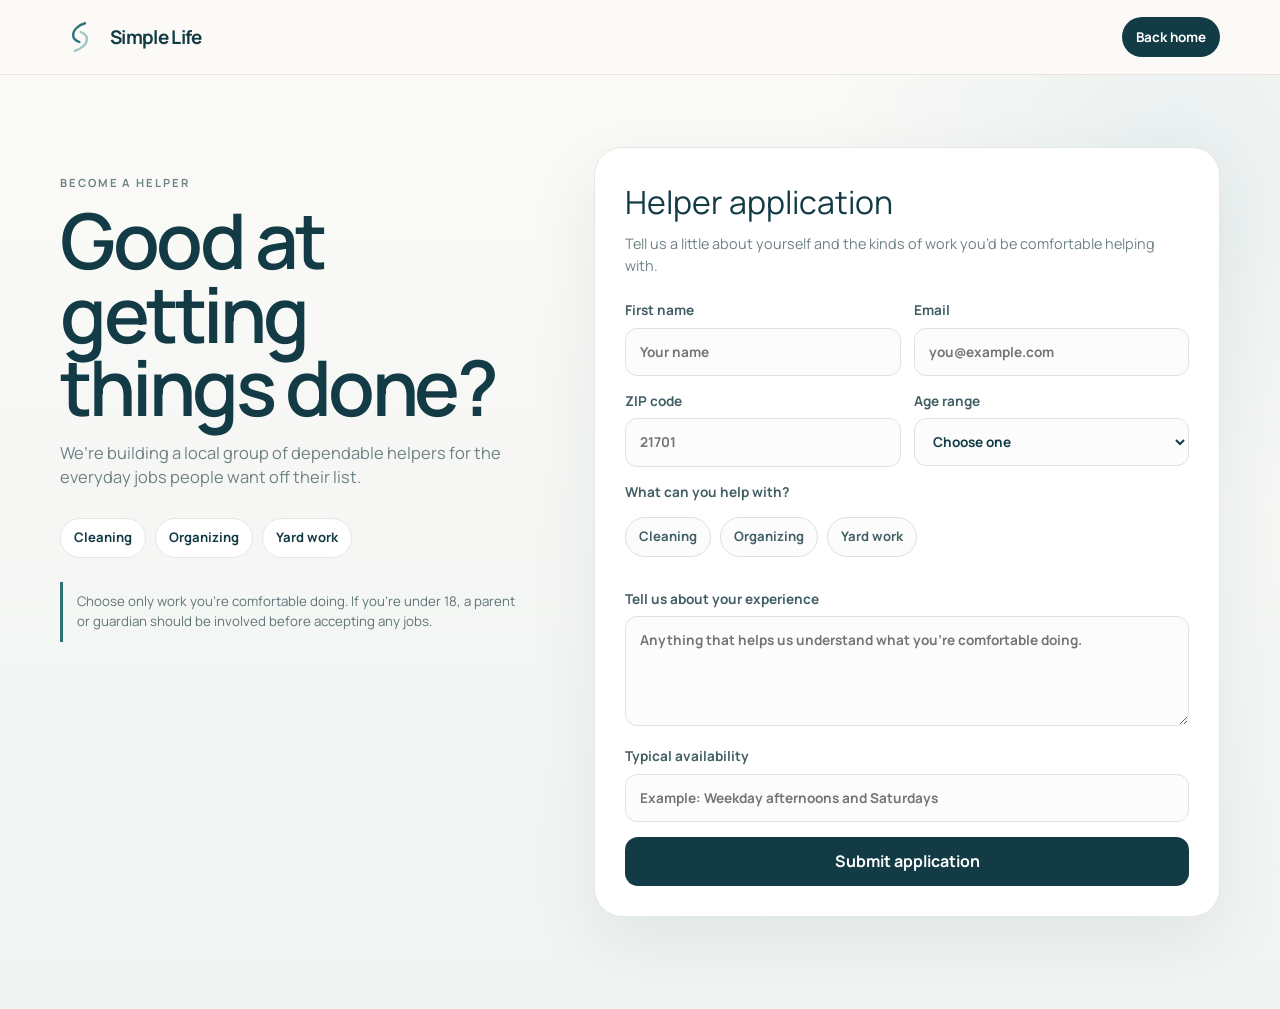
==== commit df12cf04: "Match helper page logo to business card mark" ====
--- a/helper.html
+++ b/helper.html
@@ -16,9 +16,8 @@
     <div class="container nav">
       <a class="brand" href="index.html" aria-label="Simple Life home">
         <svg class="brand-symbol" viewBox="0 0 64 64" aria-hidden="true">
-          <circle class="logo-ring" cx="32" cy="32" r="28"/>
-          <path class="logo-s logo-s-dark" d="M42 13C30 16 21 23 21 30.5c0 5.5 4.4 8.5 9.8 10.7"/>
-          <path class="logo-s logo-s-light" d="M22 51C34 48 43 41 43 33.5c0-5.5-4.4-8.5-9.8-10.7"/>
+          <path class="logo-s logo-s-dark" d="M40 10C29 13 21 21 21 29c0 6 5 9 10 11"/>
+          <path class="logo-s logo-s-light" d="M24 54C35 51 43 43 43 35c0-6-5-9-10-11"/>
         </svg>
         <span>Simple Life</span>
       </a>
--- a/styles.css
+++ b/styles.css
@@ -64,17 +64,17 @@
 }
 .logo-ring{
   fill:none;
-  stroke:#5f7f9f;
+  stroke:#2f7379;
   stroke-width:1.8;
 }
 .logo-s{
   fill:none;
-  stroke-width:4.2;
+  stroke-width:3.8;
   stroke-linecap:round;
   stroke-linejoin:round;
 }
-.logo-s-dark{stroke:#4f7198}
-.logo-s-light{stroke:#9bb6d1}
+.logo-s-dark{stroke:#2f7379}
+.logo-s-light{stroke:#9fc7c6}
 .desktop-nav{
   margin-left:auto;
   display:flex;
@@ -231,17 +231,17 @@
 }
 .hero-logo-ring{
   fill:none;
-  stroke:#5f7f9f;
+  stroke:#2f7379;
   stroke-width:8;
 }
 .hero-logo-s{
   fill:none;
-  stroke-width:20;
+  stroke-width:16;
   stroke-linecap:round;
   stroke-linejoin:round;
 }
-.hero-logo-dark{stroke:#4f7198}
-.hero-logo-light{stroke:#9bb6d1}
+.hero-logo-dark{stroke:#2f7379}
+.hero-logo-light{stroke:#9fc7c6}
 .float-dot{position:absolute;border-radius:50%}
 .float-dot.one{width:11px;height:11px;background:#d7b980;right:13%;top:18%}
 .float-dot.two{width:7px;height:7px;background:#6a9ea5;left:13%;bottom:24%}
